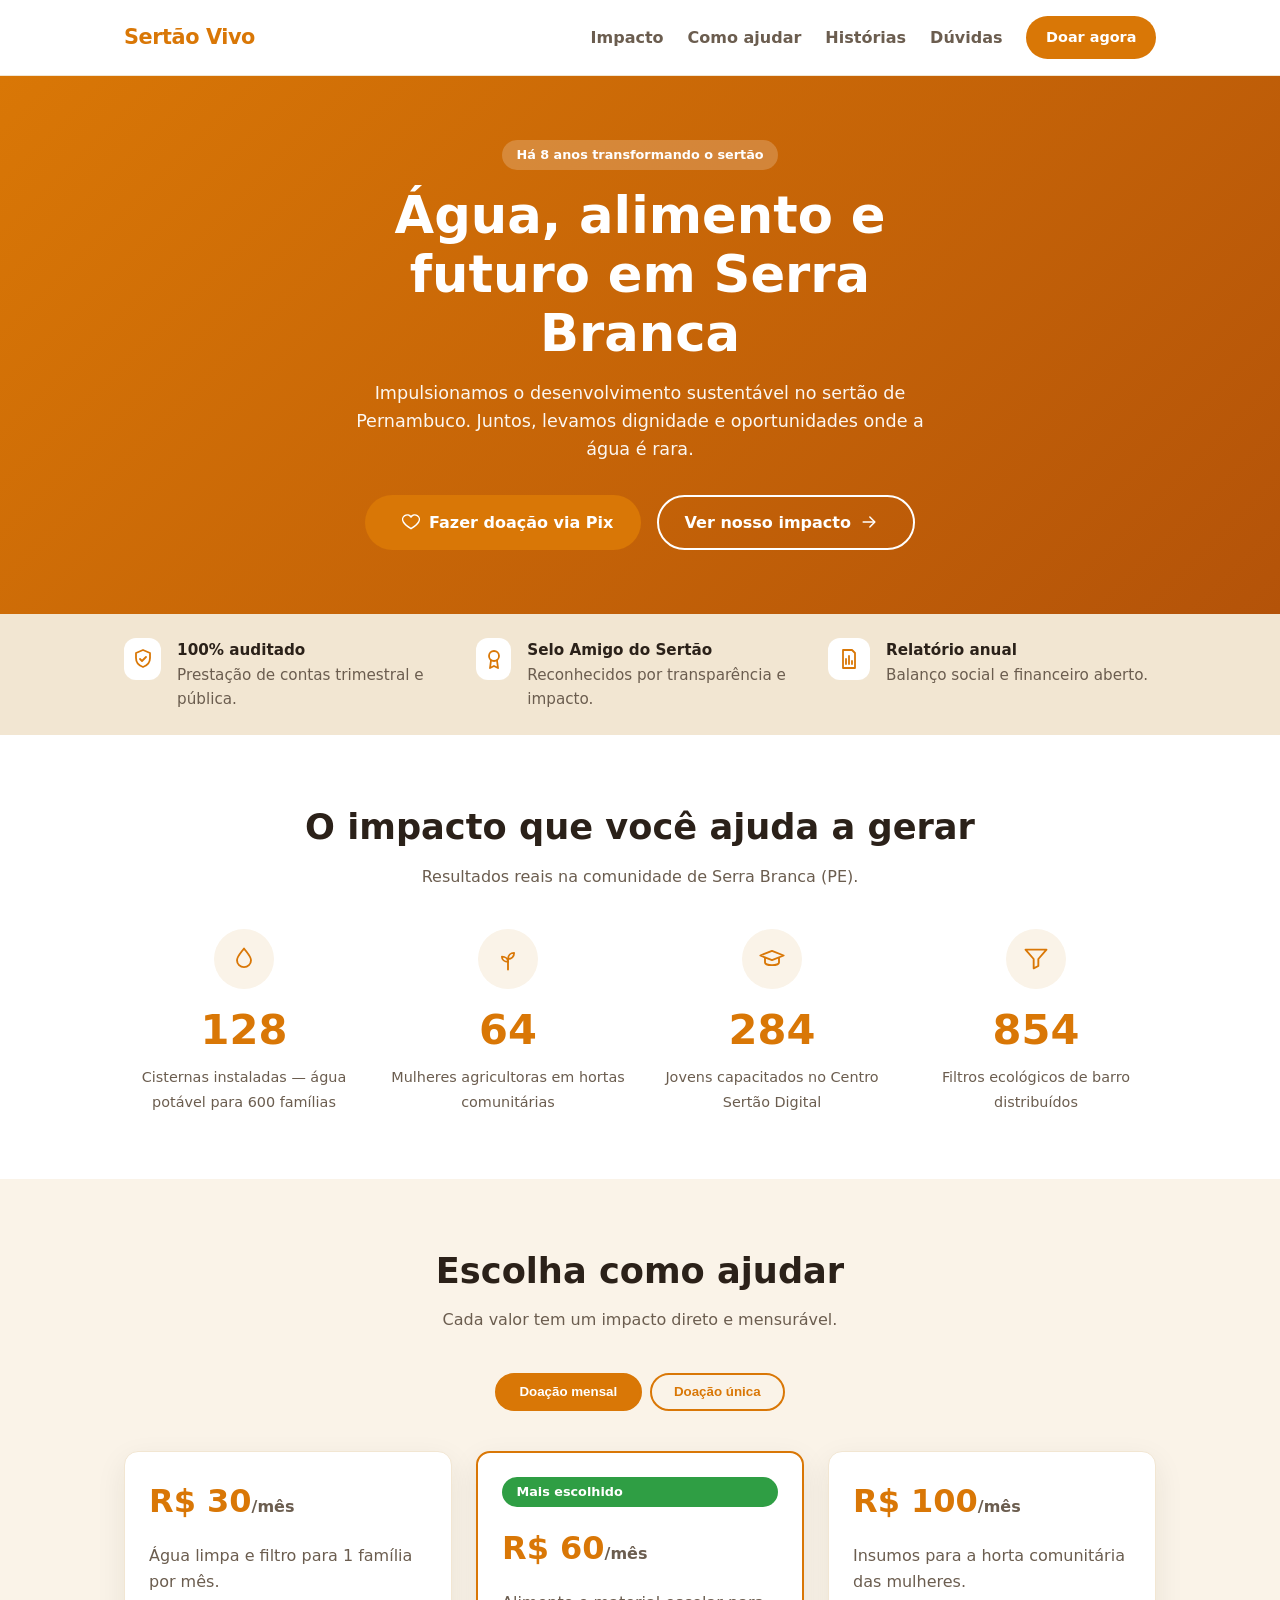
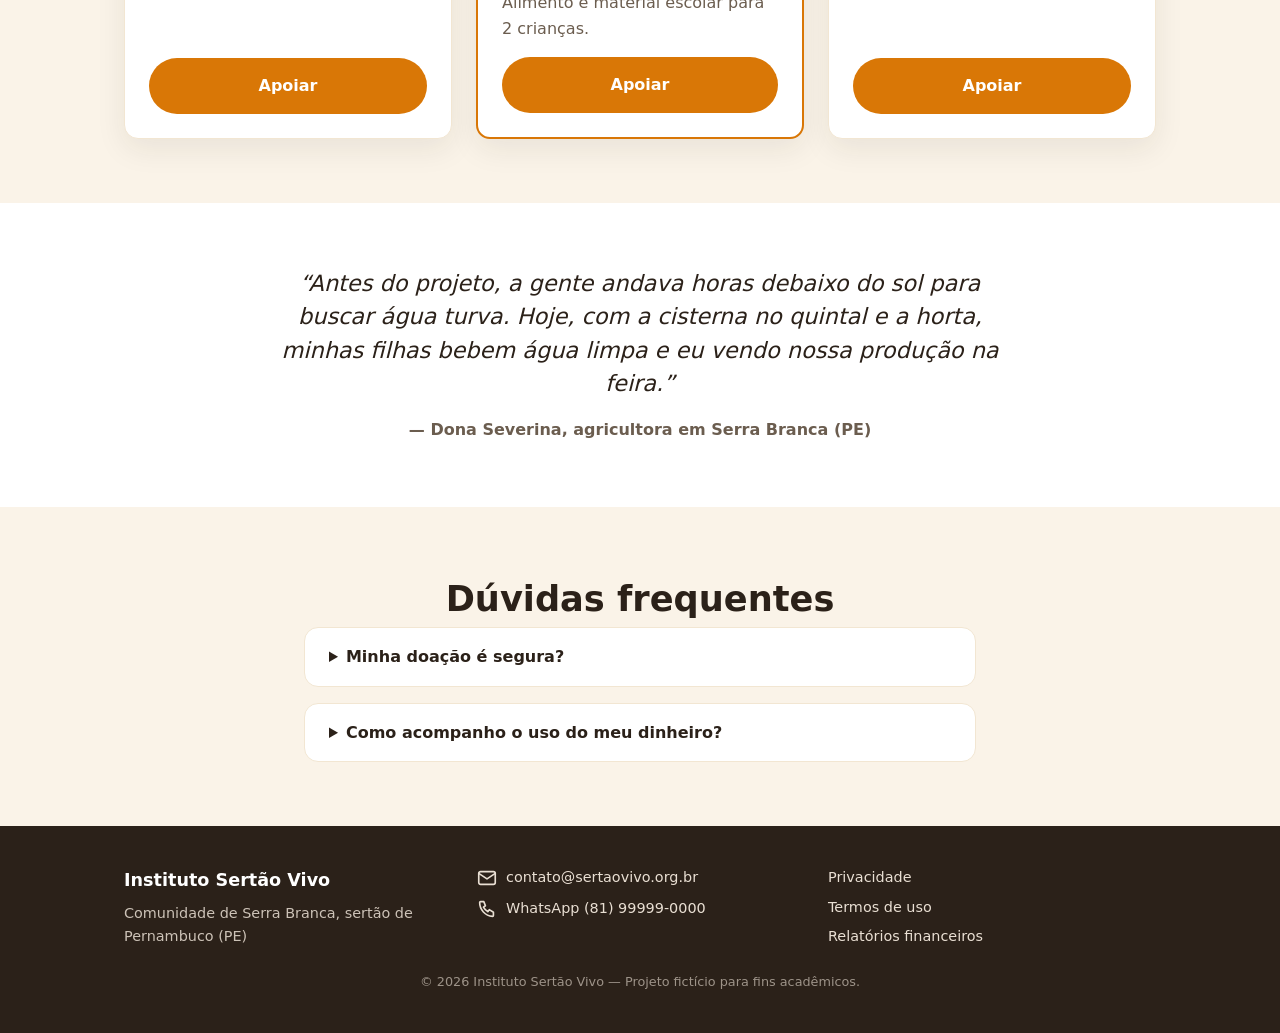
==== index.html @ 0d577ea7 "Iniciação do trabalho" ====
<!DOCTYPE html>
<html lang="pt-BR">
<head>
  <meta charset="UTF-8" />
  <meta name="viewport" content="width=device-width, initial-scale=1.0" />
  <title>Instituto Sertão Vivo — Água, alimento e futuro no sertão</title>

  <!--
    MODULARIZAÇÃO DO CSS:
    Um único arquivo (style.css) importa todos os módulos com @import.
    Cada parte da página tem seu próprio arquivo de estilo.
  -->
  <link rel="stylesheet" href="css/style.css" />
</head>
<body>

  <!-- ============ HEADER ============ -->
  <header class="header" id="topo">
    <div class="container header__inner">
      <a href="#topo" class="header__logo">
        Sertão Vivo
      </a>

      <button class="header__toggle" id="menuToggle" aria-label="Abrir menu">☰</button>

      <nav class="nav" id="nav">
        <a href="#impacto" class="nav__link">Impacto</a>
        <a href="#doar" class="nav__link">Como ajudar</a>
        <a href="#historia" class="nav__link">Histórias</a>
        <a href="#faq" class="nav__link">Dúvidas</a>
        <a href="#doar" class="btn btn--primary btn--sm">Doar agora</a>
      </nav>
    </div>
  </header>

  <!-- ============ HERO ============ -->
  <section class="hero">
    <div class="container hero__inner">
      <span class="badge badge--light">Há 8 anos transformando o sertão</span>
      <h1 class="hero__title">Água, alimento e futuro em Serra Branca</h1>
      <p class="hero__subtitle">
        Impulsionamos o desenvolvimento sustentável no sertão de Pernambuco.
        Juntos, levamos dignidade e oportunidades onde a água é rara.
      </p>
      <div class="hero__actions">
        <a href="#doar" class="btn btn--primary"><svg class="icon" viewBox="0 0 24 24"><path d="M12 20s-7-4.3-9.2-8.2A4.5 4.5 0 0 1 12 6a4.5 4.5 0 0 1 9.2 5.8C19 15.7 12 20 12 20z"/></svg>Fazer doação via Pix</a>
        <a href="#impacto" class="btn btn--ghost">Ver nosso impacto<svg class="icon" viewBox="0 0 24 24"><path d="M5 12h13"/><path d="M13 6l6 6-6 6"/></svg></a>
      </div>
    </div>
  </section>

  <!-- ============ PROVAS DE CONFIANÇA ============ -->
  <section class="trust">
    <div class="container trust__grid">
      <div class="trust__item"><span class="trust__icon"><svg class="icon" viewBox="0 0 24 24"><path d="M12 3l7 3v5c0 4.5-3 7.6-7 9-4-1.4-7-4.5-7-9V6l7-3z"/><path d="M9 12l2 2 4-4"/></svg></span><div><strong>100% auditado</strong> Prestação de contas trimestral e pública.</div></div>
      <div class="trust__item"><span class="trust__icon"><svg class="icon" viewBox="0 0 24 24"><circle cx="12" cy="9" r="5"/><path d="M9 13.5L8 21l4-2 4 2-1-7.5"/></svg></span><div><strong>Selo Amigo do Sertão</strong> Reconhecidos por transparência e impacto.</div></div>
      <div class="trust__item"><span class="trust__icon"><svg class="icon" viewBox="0 0 24 24"><path d="M6 3h9l3 3v15H6z"/><path d="M9 12v5M12 9v8M15 14v3"/></svg></span><div><strong>Relatório anual</strong> Balanço social e financeiro aberto.</div></div>
    </div>
  </section>

  <!-- ============ IMPACTO ============ -->
  <section class="section" id="impacto">
    <div class="container">
      <h2 class="section__title">O impacto que você ajuda a gerar</h2>
      <p class="section__lead">Resultados reais na comunidade de Serra Branca (PE).</p>

      <div class="stats">
        <article class="stat">
          <span class="stat__icon"><svg class="icon" viewBox="0 0 24 24"><path d="M12 3c3 4 6 7 6 10a6 6 0 0 1-12 0c0-3 3-6 6-10z"/></svg></span>
          <span class="stat__number" data-target="180">180</span>
          <span class="stat__label">Cisternas instaladas — água potável para 600 famílias</span>
        </article>
        <article class="stat">
          <span class="stat__icon"><svg class="icon" viewBox="0 0 24 24"><path d="M12 21v-9"/><path d="M12 12c0-3 2.2-5.2 5.2-5.2C17.2 9.8 15 12 12 12z"/><path d="M12 14.5C12 12 9.8 10 6.8 10 6.8 12.5 9 14.5 12 14.5z"/></svg></span>
          <span class="stat__number" data-target="90">90</span>
          <span class="stat__label">Mulheres agricultoras em hortas comunitárias</span>
        </article>
        <article class="stat">
          <span class="stat__icon"><svg class="icon" viewBox="0 0 24 24"><path d="M2 9l10-4 10 4-10 4L2 9z"/><path d="M6 11v4c0 1.3 2.7 2.3 6 2.3s6-1 6-2.3v-4"/></svg></span>
          <span class="stat__number" data-target="400">400</span>
          <span class="stat__label">Jovens capacitados no Centro Sertão Digital</span>
        </article>
        <article class="stat">
          <span class="stat__icon"><svg class="icon" viewBox="0 0 24 24"><path d="M3 4h18l-7 8v6l-4 2v-8L3 4z"/></svg></span>
          <span class="stat__number" data-target="1200">1.200</span>
          <span class="stat__label">Filtros ecológicos de barro distribuídos</span>
        </article>
      </div>
    </div>
  </section>

  <!-- ============ DOAÇÃO ============ -->
  <section class="section section--sand" id="doar">
    <div class="container">
      <h2 class="section__title">Escolha como ajudar</h2>
      <p class="section__lead">Cada valor tem um impacto direto e mensurável.</p>

      <div class="tabs" id="donationTabs">
        <button class="tabs__btn is-active" data-tab="mensal">Doação mensal</button>
        <button class="tabs__btn" data-tab="pontual">Doação única</button>
      </div>

      <!-- Painel: Mensal -->
      <div class="cards" data-panel="mensal">
        <article class="card">
          <span class="card__price">R$ 30<small>/mês</small></span>
          <p class="card__text">Água limpa e filtro para 1 família por mês.</p>
          <a href="#" class="btn btn--primary btn--block">Apoiar</a>
        </article>
        <article class="card card--featured">
          <span class="badge badge--accent">Mais escolhido</span>
          <span class="card__price">R$ 60<small>/mês</small></span>
          <p class="card__text">Alimento e material escolar para 2 crianças.</p>
          <a href="#" class="btn btn--primary btn--block">Apoiar</a>
        </article>
        <article class="card">
          <span class="card__price">R$ 100<small>/mês</small></span>
          <p class="card__text">Insumos para a horta comunitária das mulheres.</p>
          <a href="#" class="btn btn--primary btn--block">Apoiar</a>
        </article>
      </div>

      <!-- Painel: Pontual (oculto por padrão) -->
      <div class="cards is-hidden" data-panel="pontual">
        <article class="card">
          <span class="card__price">R$ 50</span>
          <p class="card__text">1 cesta básica da agricultura familiar local.</p>
          <a href="#" class="btn btn--primary btn--block">Doar</a>
        </article>
        <article class="card">
          <span class="card__price">R$ 250</span>
          <p class="card__text">Manutenção completa de uma cisterna comunitária.</p>
          <a href="#" class="btn btn--primary btn--block">Doar</a>
        </article>
        <article class="card">
          <span class="card__price">Outro</span>
          <p class="card__text">Escolha quanto deseja doar hoje.</p>
          <a href="#" class="btn btn--primary btn--block">Escolher valor</a>
        </article>
      </div>
    </div>
  </section>

  <!-- ============ HISTÓRIA / DEPOIMENTO ============ -->
  <section class="section" id="historia">
    <div class="container">
      <blockquote class="quote">
        <p class="quote__text">
          “Antes do projeto, a gente andava horas debaixo do sol para buscar água turva.
          Hoje, com a cisterna no quintal e a horta, minhas filhas bebem água limpa e
          eu vendo nossa produção na feira.”
        </p>
        <footer class="quote__author">— Dona Severina, agricultora em Serra Branca (PE)</footer>
      </blockquote>
    </div>
  </section>

  <!-- ============ FAQ ============ -->
  <section class="section section--sand" id="faq">
    <div class="container container--narrow">
      <h2 class="section__title">Dúvidas frequentes</h2>
      <div class="faq">
        <details class="faq__item">
          <summary class="faq__q">Minha doação é segura?</summary>
          <p class="faq__a">Sim. Usamos ambiente criptografado para cartão, boleto ou Pix.</p>
        </details>
        <details class="faq__item">
          <summary class="faq__q">Como acompanho o uso do meu dinheiro?</summary>
          <p class="faq__a">Enviamos relatórios mensais por e-mail com fotos, vídeos e prestação de contas.</p>
        </details>
      </div>
    </div>
  </section>

  <!-- ============ FOOTER ============ -->
  <footer class="footer">
    <div class="container footer__inner">
      <div>
        <strong class="footer__brand">Instituto Sertão Vivo</strong>
        <p class="footer__text">Comunidade de Serra Branca, sertão de Pernambuco (PE)</p>
      </div>
      <div class="footer__contact">
        <span class="footer__contact-item"><svg class="icon" viewBox="0 0 24 24"><rect x="3" y="5" width="18" height="14" rx="2"/><path d="M3 7l9 6 9-6"/></svg>contato@sertaovivo.org.br</span>
        <span class="footer__contact-item"><svg class="icon" viewBox="0 0 24 24"><path d="M5 4h3.5l1.8 4.5-2.2 1.4a12 12 0 0 0 5 5l1.4-2.2L19 15.5V19a1 1 0 0 1-1 1A15 15 0 0 1 4 5a1 1 0 0 1 1-1z"/></svg>WhatsApp (81) 99999-0000</span>
      </div>
      <nav class="footer__links">
        <a href="#">Privacidade</a>
        <a href="#">Termos de uso</a>
        <a href="#">Relatórios financeiros</a>
      </nav>
    </div>
    <p class="footer__copy">© 2026 Instituto Sertão Vivo — Projeto fictício para fins acadêmicos.</p>
  </footer>

  <!-- MODULARIZAÇÃO DO JS: cada módulo em seu arquivo; main.js orquestra.
       Scripts clássicos funcionam até abrindo o arquivo direto (file://). -->
  <script src="js/modules/menu.js"></script>
  <script src="js/modules/counter.js"></script>
  <script src="js/modules/donation.js"></script>
  <script src="js/main.js"></script>
</body>
</html>
---- css/style.css ----
/* =========================================================
   style.css  —  ARQUIVO PRINCIPAL (orquestrador)
   Não escreve estilos: só importa os módulos na ordem certa.
   Isto é MODULARIZAR o CSS: dividir em partes pequenas,
   independentes e reutilizáveis em vez de um arquivo gigante.
   ========================================================= */

@import "variables.css";   /* 1. Design tokens (cores, fontes, espaços) */
@import "base.css";        /* 2. Reset + tipografia base                */
@import "components.css";  /* 3. Componentes reutilizáveis (btn, card)  */
@import "icons.css";       /* 3.1 Ícones SVG                            */
@import "header.css";      /* 4. Cabeçalho e navegação                  */
@import "hero.css";        /* 5. Seção de destaque                      */
@import "sections.css";    /* 6. Seções de conteúdo                     */
@import "footer.css";      /* 7. Rodapé                                 */
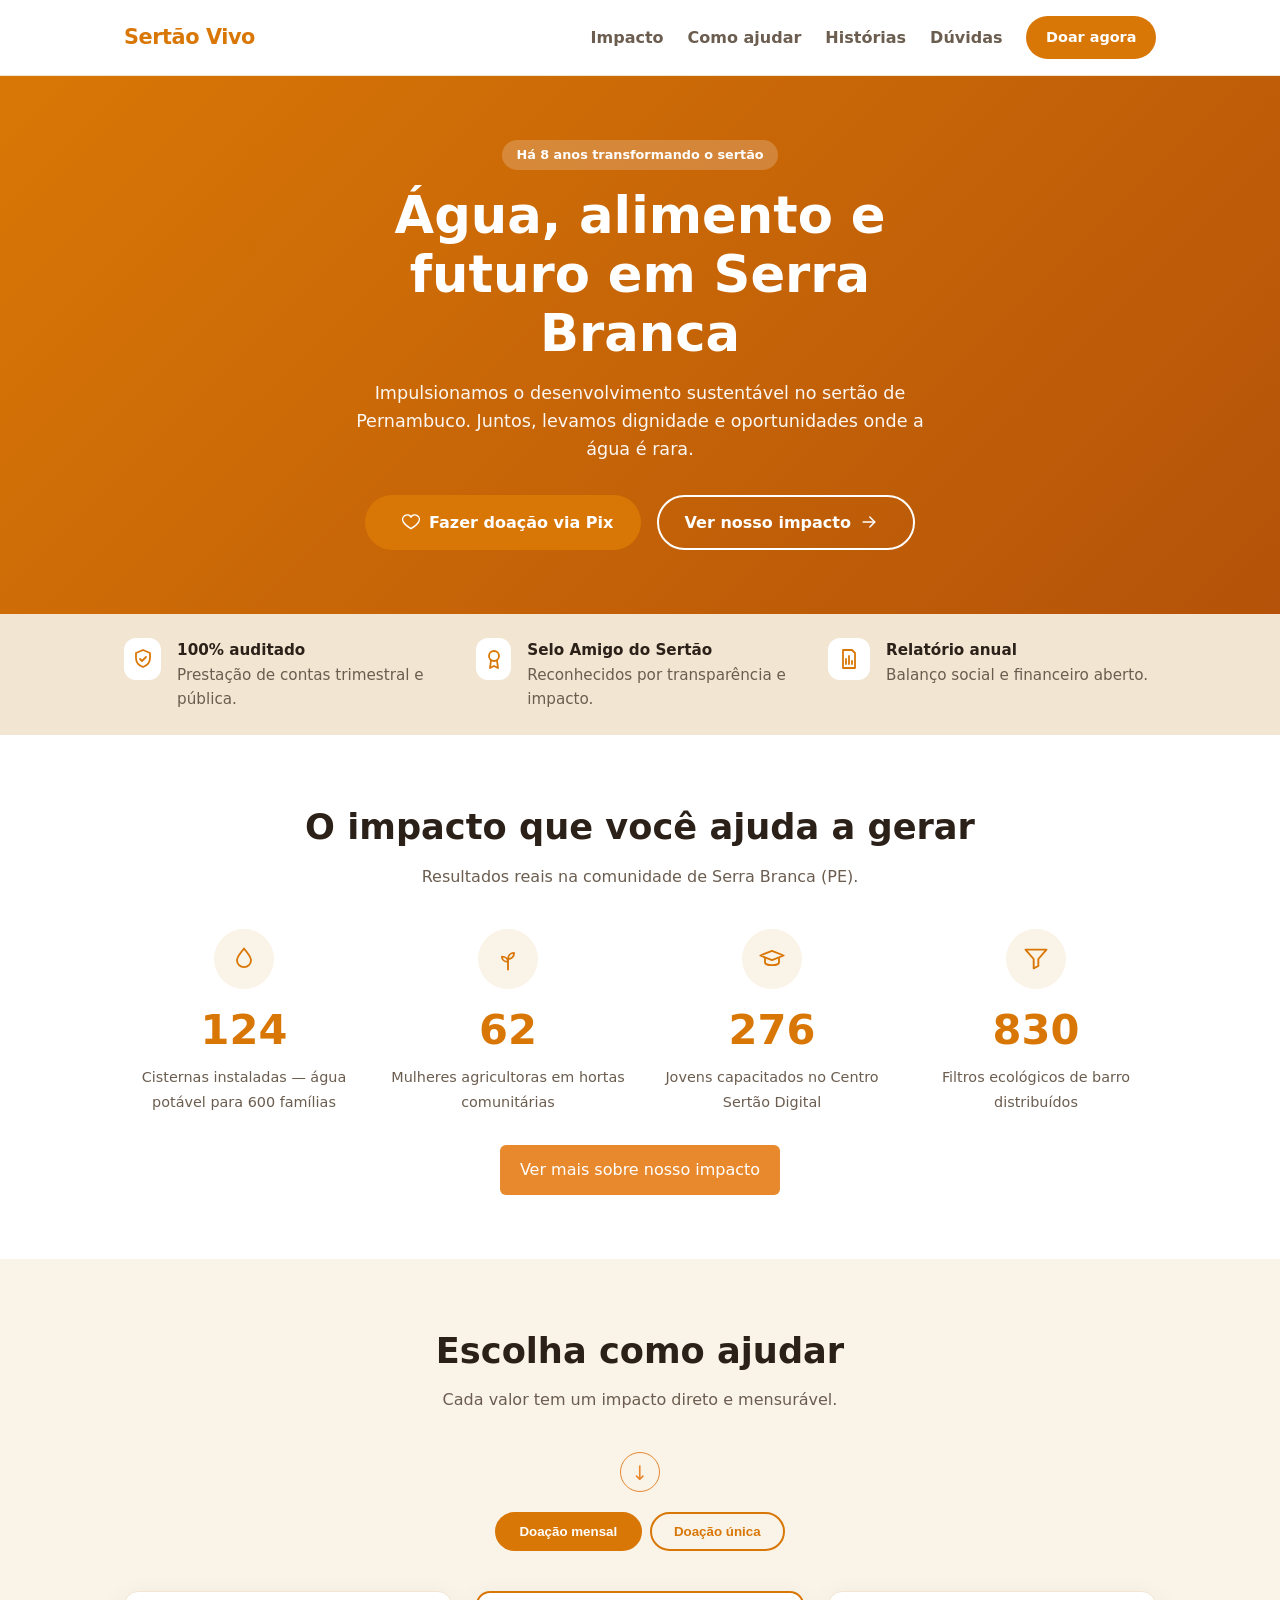
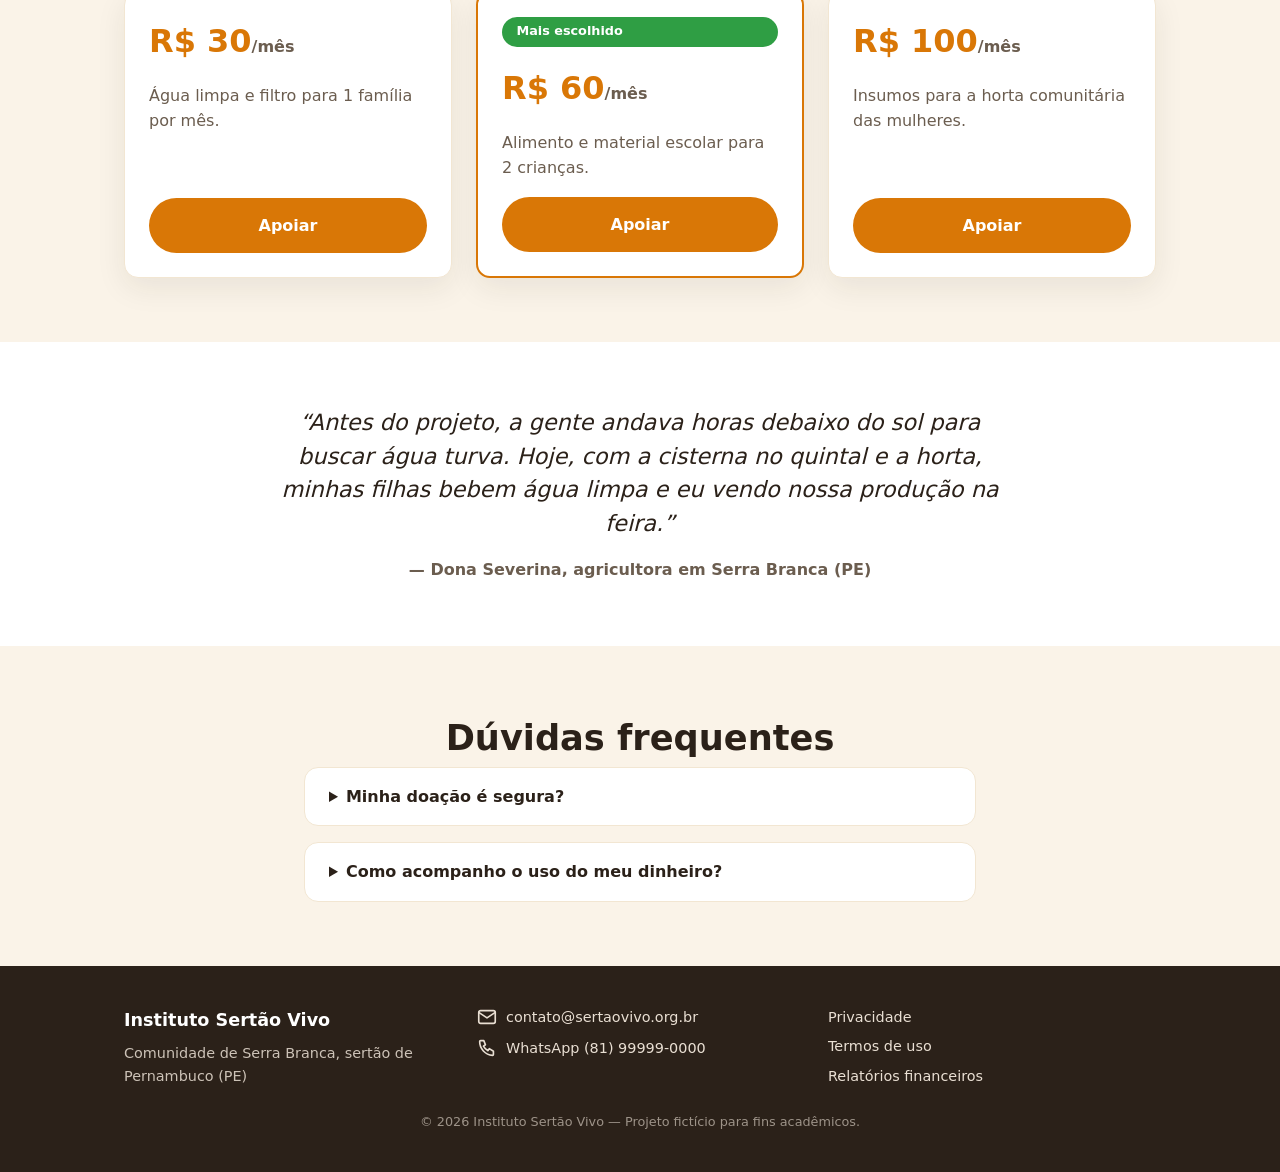
==== commit f23b8696: "Adiciona pagina de impacto e melhorias na doacao" ====
--- a/index.html
+++ b/index.html
@@ -86,6 +86,11 @@
           <span class="stat__label">Filtros ecológicos de barro distribuídos</span>
         </article>
       </div>
+
+      <!-- Botão para ver mais detalhes do impacto -->
+      <a class="botao-impacto"href="impacto.html">
+        Ver mais sobre nosso impacto
+</a>
     </div>
   </section>
 
@@ -94,6 +99,18 @@
     <div class="container">
       <h2 class="section__title">Escolha como ajudar</h2>
       <p class="section__lead">Cada valor tem um impacto direto e mensurável.</p>
+
+      <details class="doacao-info">
+
+    <summary>↓</summary>
+
+    <p>
+        As doações ajudam a manter os projetos do Instituto Sertão Vivo,
+        contribuindo para ações voltadas ao acesso à água, hortas comunitárias
+        e desenvolvimento da comunidade. Com sua ajuda podemos continuar transformando vidas e promovendo um futuro mais sustentável para todos.
+    </p>
+
+</details>
 
       <div class="tabs" id="donationTabs">
         <button class="tabs__btn is-active" data-tab="mensal">Doação mensal</button>
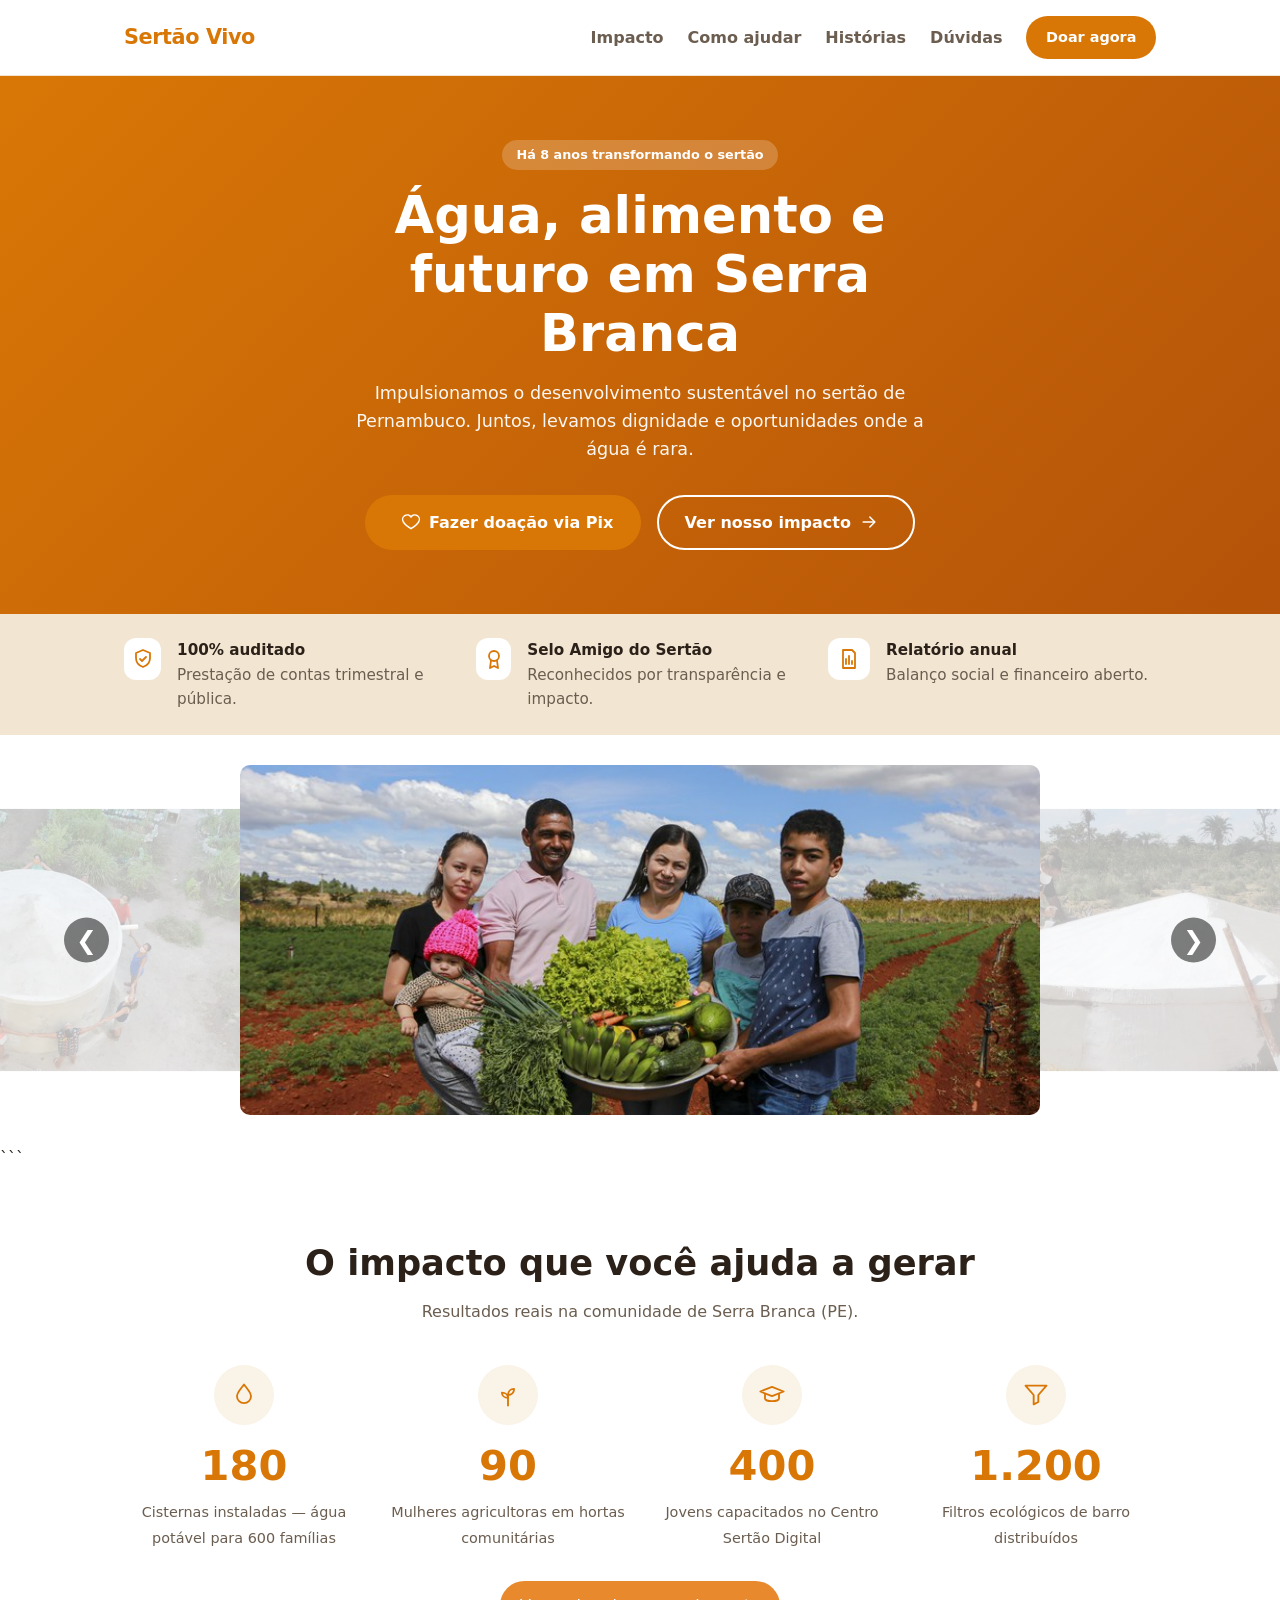
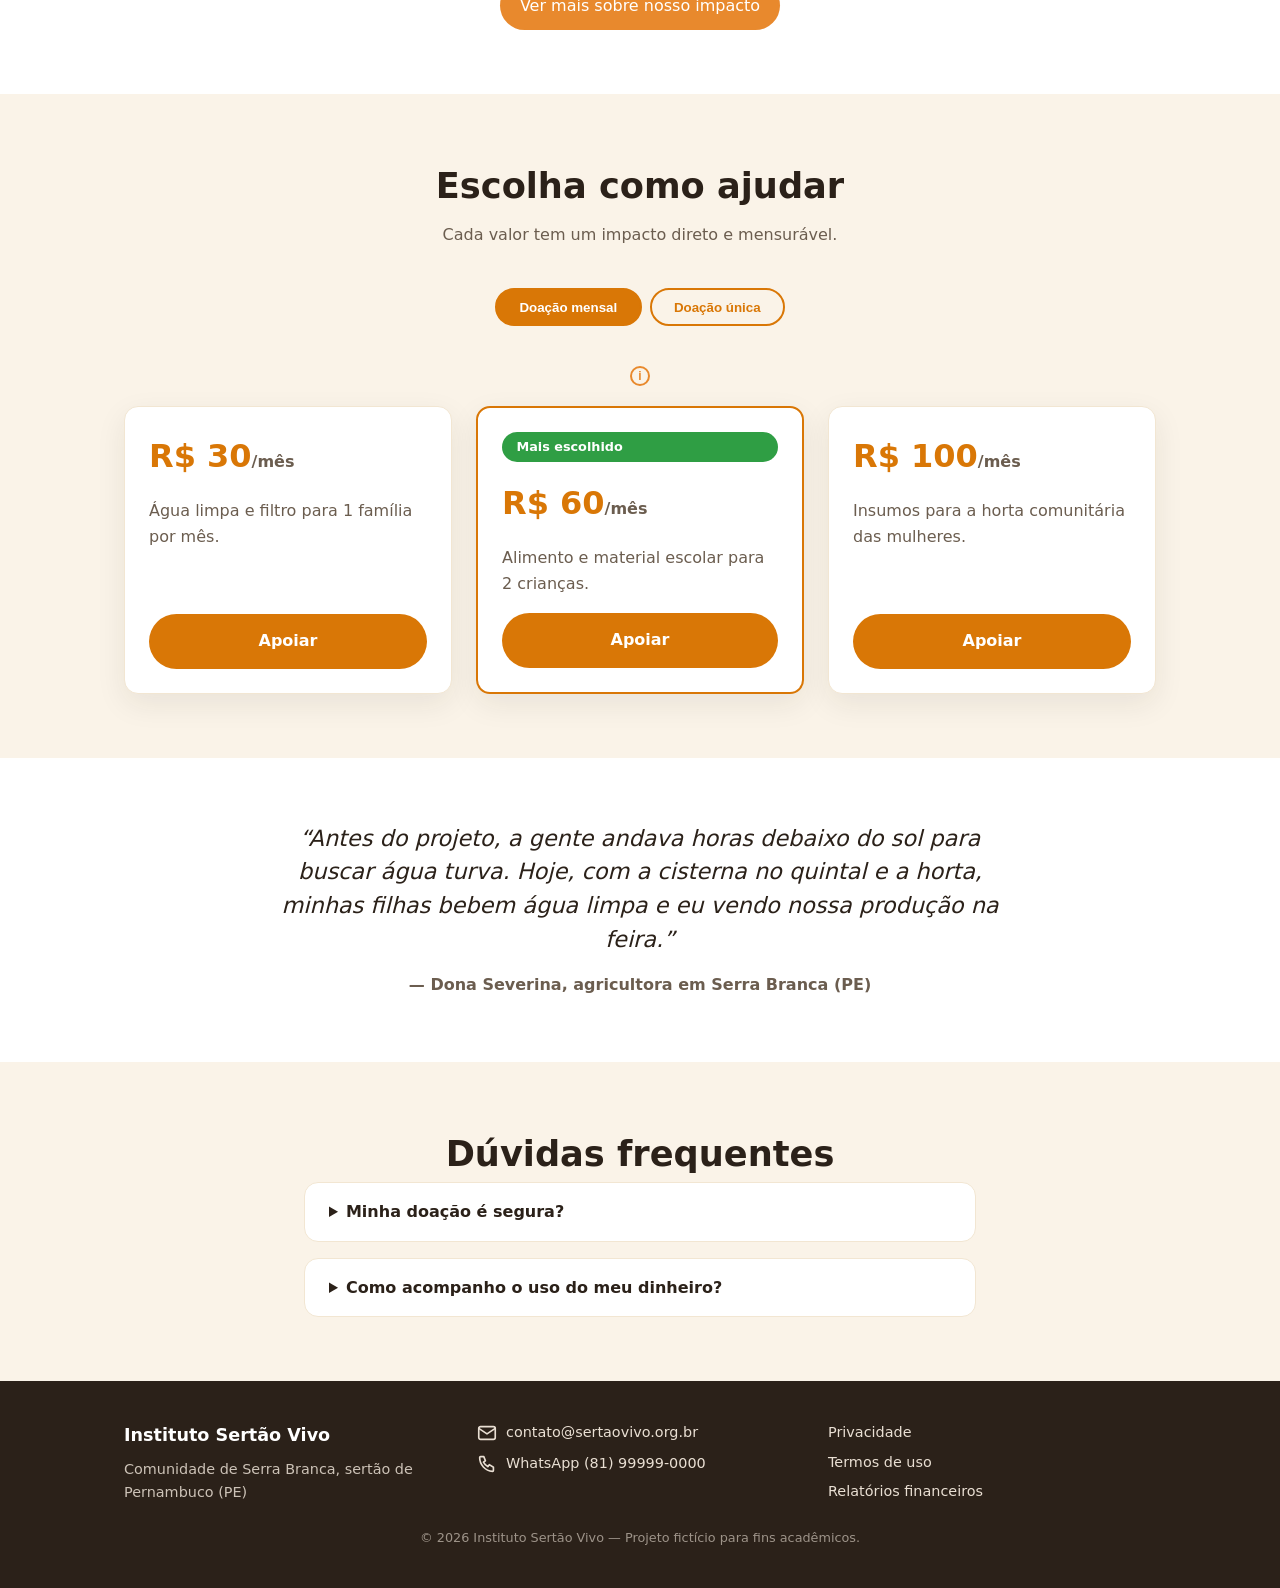
==== commit abdc4a65: "Adiciona carrossel de imagens" ====
--- a/index.html
+++ b/index.html
@@ -58,6 +58,23 @@
     </div>
   </section>
 
+<!-- ============ IMAGENS ============ -->
+<div class="carrossel">
+    <button class="carrossel-seta esquerda">&#10094;</button>
+
+    <div class="carrossel-container">
+        <img class="carrossel-img" src="img/Serra.jpg" alt="Aqui estão alguns lugares que receberam este benefício!">
+        <img class="carrossel-img" src="img/cisterna.jpg" alt="Aqui estão alguns lugares que receberam este benefício!">
+        <img class="carrossel-img" src="img/hortas.jpg" alt="Aqui estão alguns lugares que receberam este benefício!">
+        <img class="carrossel-img" src="img/agricultura.webp" alt="Aqui estão alguns lugares que receberam este benefício!">
+        <img class="carrossel-img" src="img/cisterna e horta.webp" alt="Aqui estão alguns lugares que receberam este benefício!">
+    </div>
+
+    <button class="carrossel-seta direita">&#10095;</button>
+</div>
+```
+
+
   <!-- ============ IMPACTO ============ -->
   <section class="section" id="impacto">
     <div class="container">
@@ -100,22 +117,23 @@
       <h2 class="section__title">Escolha como ajudar</h2>
       <p class="section__lead">Cada valor tem um impacto direto e mensurável.</p>
 
-      <details class="doacao-info">
-
-    <summary>↓</summary>
-
-    <p>
-        As doações ajudam a manter os projetos do Instituto Sertão Vivo,
-        contribuindo para ações voltadas ao acesso à água, hortas comunitárias
-        e desenvolvimento da comunidade. Com sua ajuda podemos continuar transformando vidas e promovendo um futuro mais sustentável para todos.
-    </p>
-
-</details>
-
       <div class="tabs" id="donationTabs">
         <button class="tabs__btn is-active" data-tab="mensal">Doação mensal</button>
         <button class="tabs__btn" data-tab="pontual">Doação única</button>
       </div>
+
+      <div class="doacao-info">
+
+    <span class="info-icon">i</span>
+
+    <div class="info-tooltip">
+        As doações ajudam a manter os projetos do Instituto Sertão Vivo,
+        contribuindo para ações voltadas ao acesso à água, hortas comunitárias
+        e desenvolvimento da comunidade. Com sua ajuda podemos continuar
+        transformando vidas e promovendo um futuro mais sustentável para todos.
+    </div>
+
+</div>
 
       <!-- Painel: Mensal -->
       <div class="cards" data-panel="mensal">
@@ -215,5 +233,6 @@
   <script src="js/modules/counter.js"></script>
   <script src="js/modules/donation.js"></script>
   <script src="js/main.js"></script>
+  <script src="js/imagens.js"></script>
 </body>
 </html>
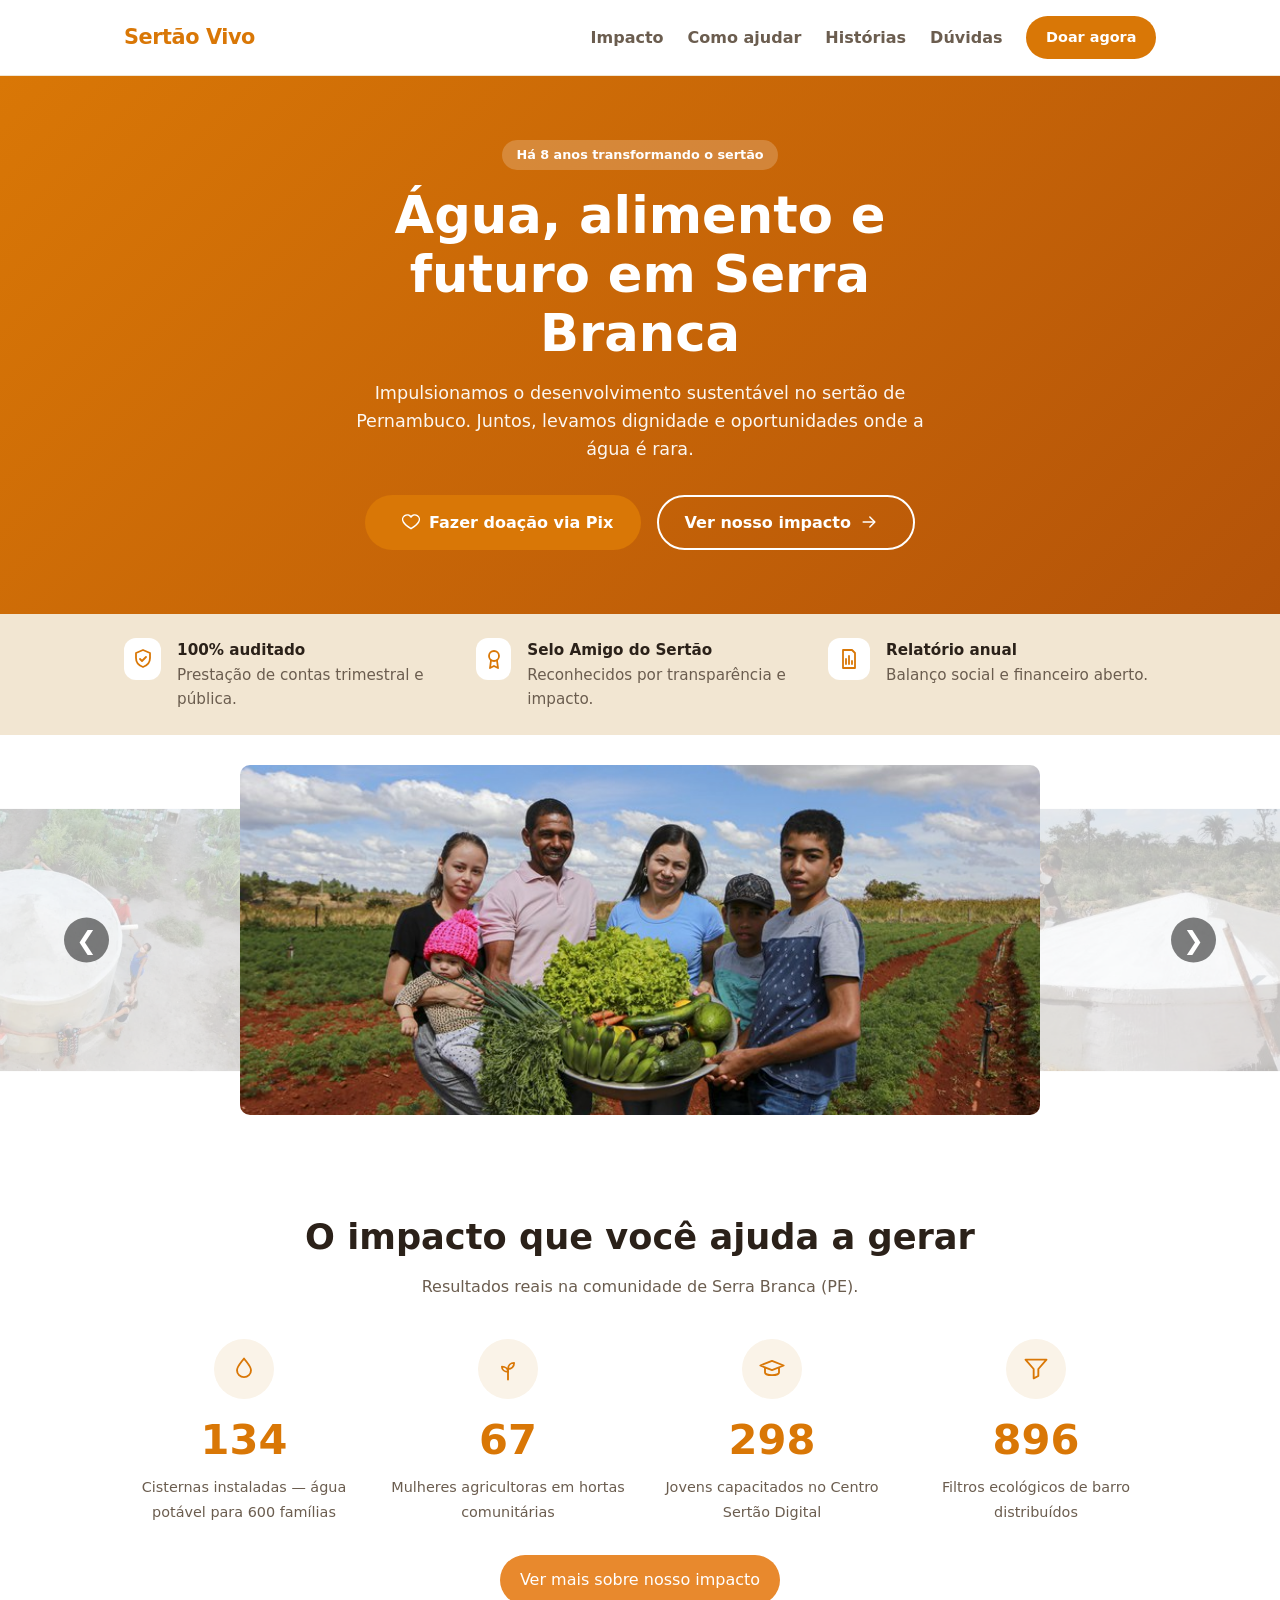
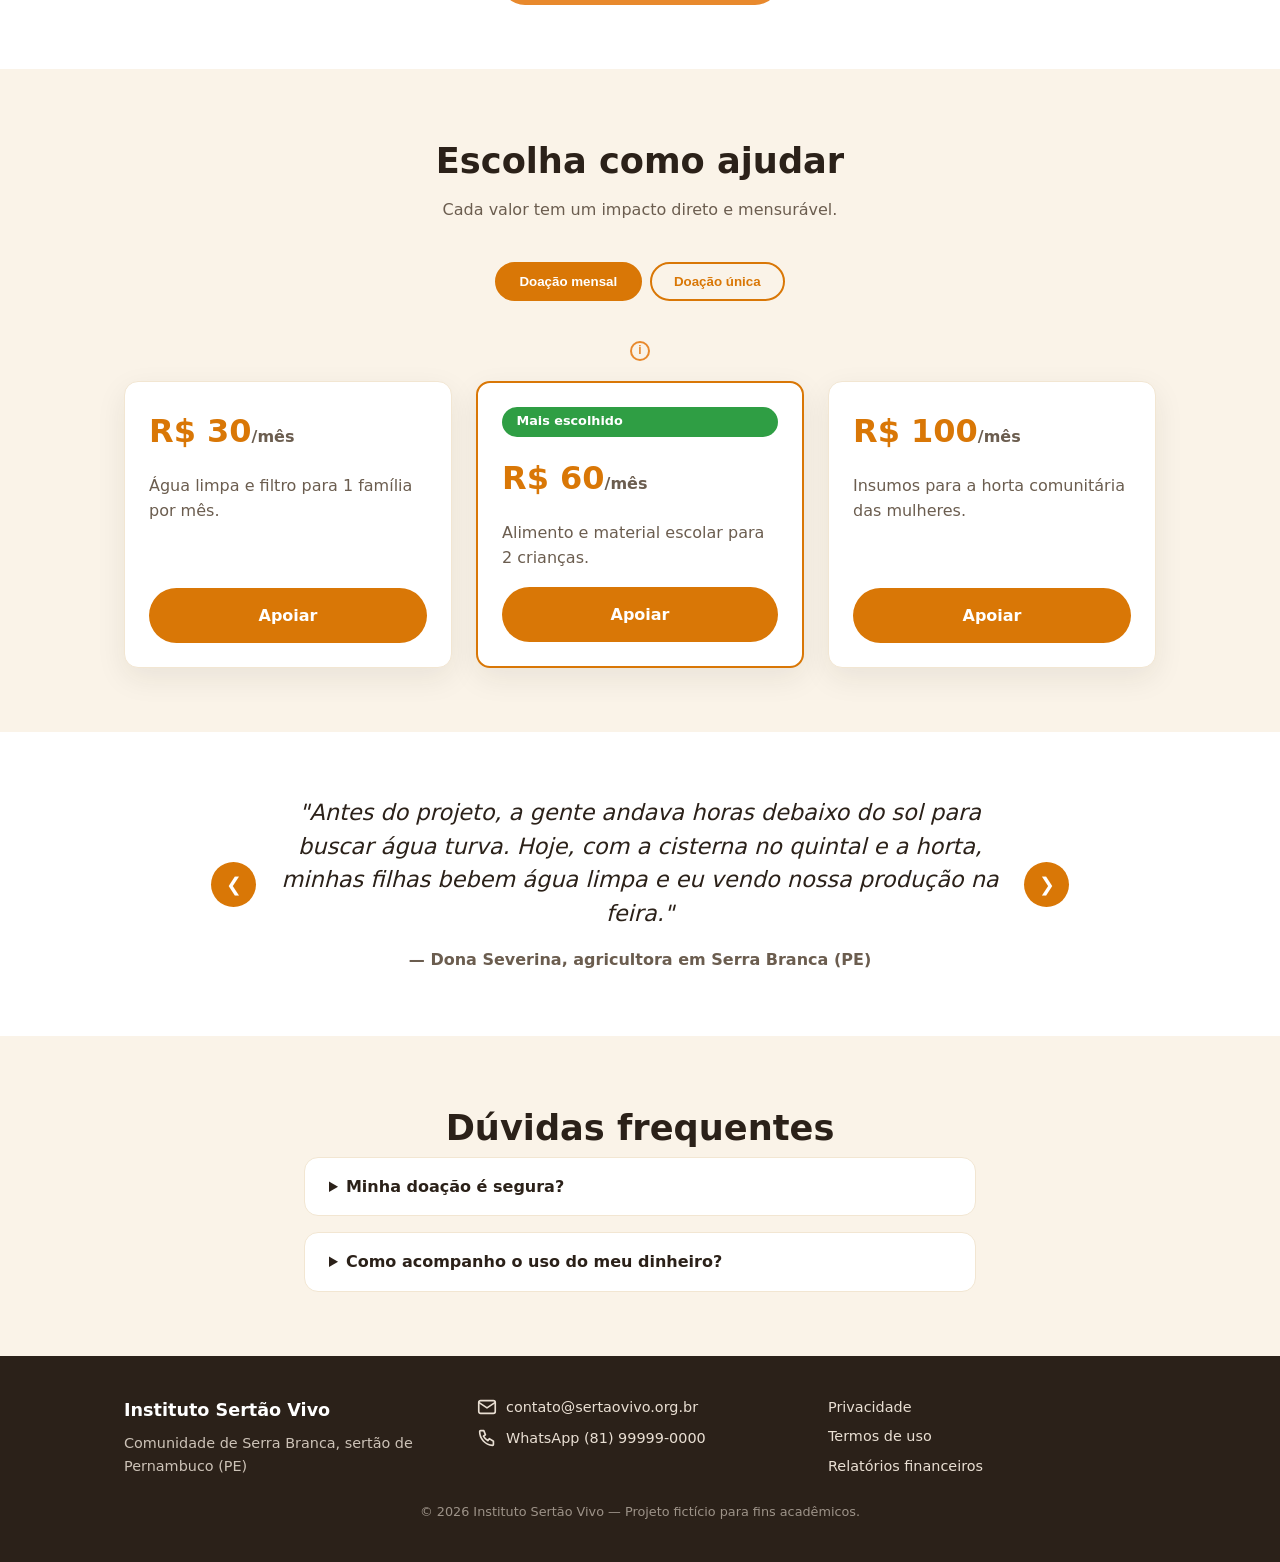
==== commit 707d4587: "seção de depoimentos" ====
--- a/index.html
+++ b/index.html
@@ -72,8 +72,6 @@
 
     <button class="carrossel-seta direita">&#10095;</button>
 </div>
-```
-
 
   <!-- ============ IMPACTO ============ -->
   <section class="section" id="impacto">
@@ -177,7 +175,7 @@
   </section>
 
   <!-- ============ HISTÓRIA / DEPOIMENTO ============ -->
-  <section class="section" id="historia">
+  <!-- <section class="section" id="historia">
     <div class="container">
       <blockquote class="quote">
         <p class="quote__text">
@@ -188,7 +186,19 @@
         <footer class="quote__author">— Dona Severina, agricultora em Serra Branca (PE)</footer>
       </blockquote>
     </div>
-  </section>
+  </section> -->
+  <section class="depoimentos" id="historia">
+    <button class="seta esquerda" id="btnAnterior" aria-label="Depoimento anterior">
+        &#10094;
+    </button>
+    <div class="depoimento">
+        <p id="fala"></p>
+        <h4 id="autor"></h4>
+    </div>
+    <button class="seta direita" id="btnProximo" aria-label="Próximo depoimento">
+        &#10095;
+    </button>
+</section>
 
   <!-- ============ FAQ ============ -->
   <section class="section section--sand" id="faq">
@@ -232,6 +242,7 @@
   <script src="js/modules/menu.js"></script>
   <script src="js/modules/counter.js"></script>
   <script src="js/modules/donation.js"></script>
+  <script src="js/modules/message.js"></script>
   <script src="js/main.js"></script>
   <script src="js/imagens.js"></script>
 </body>
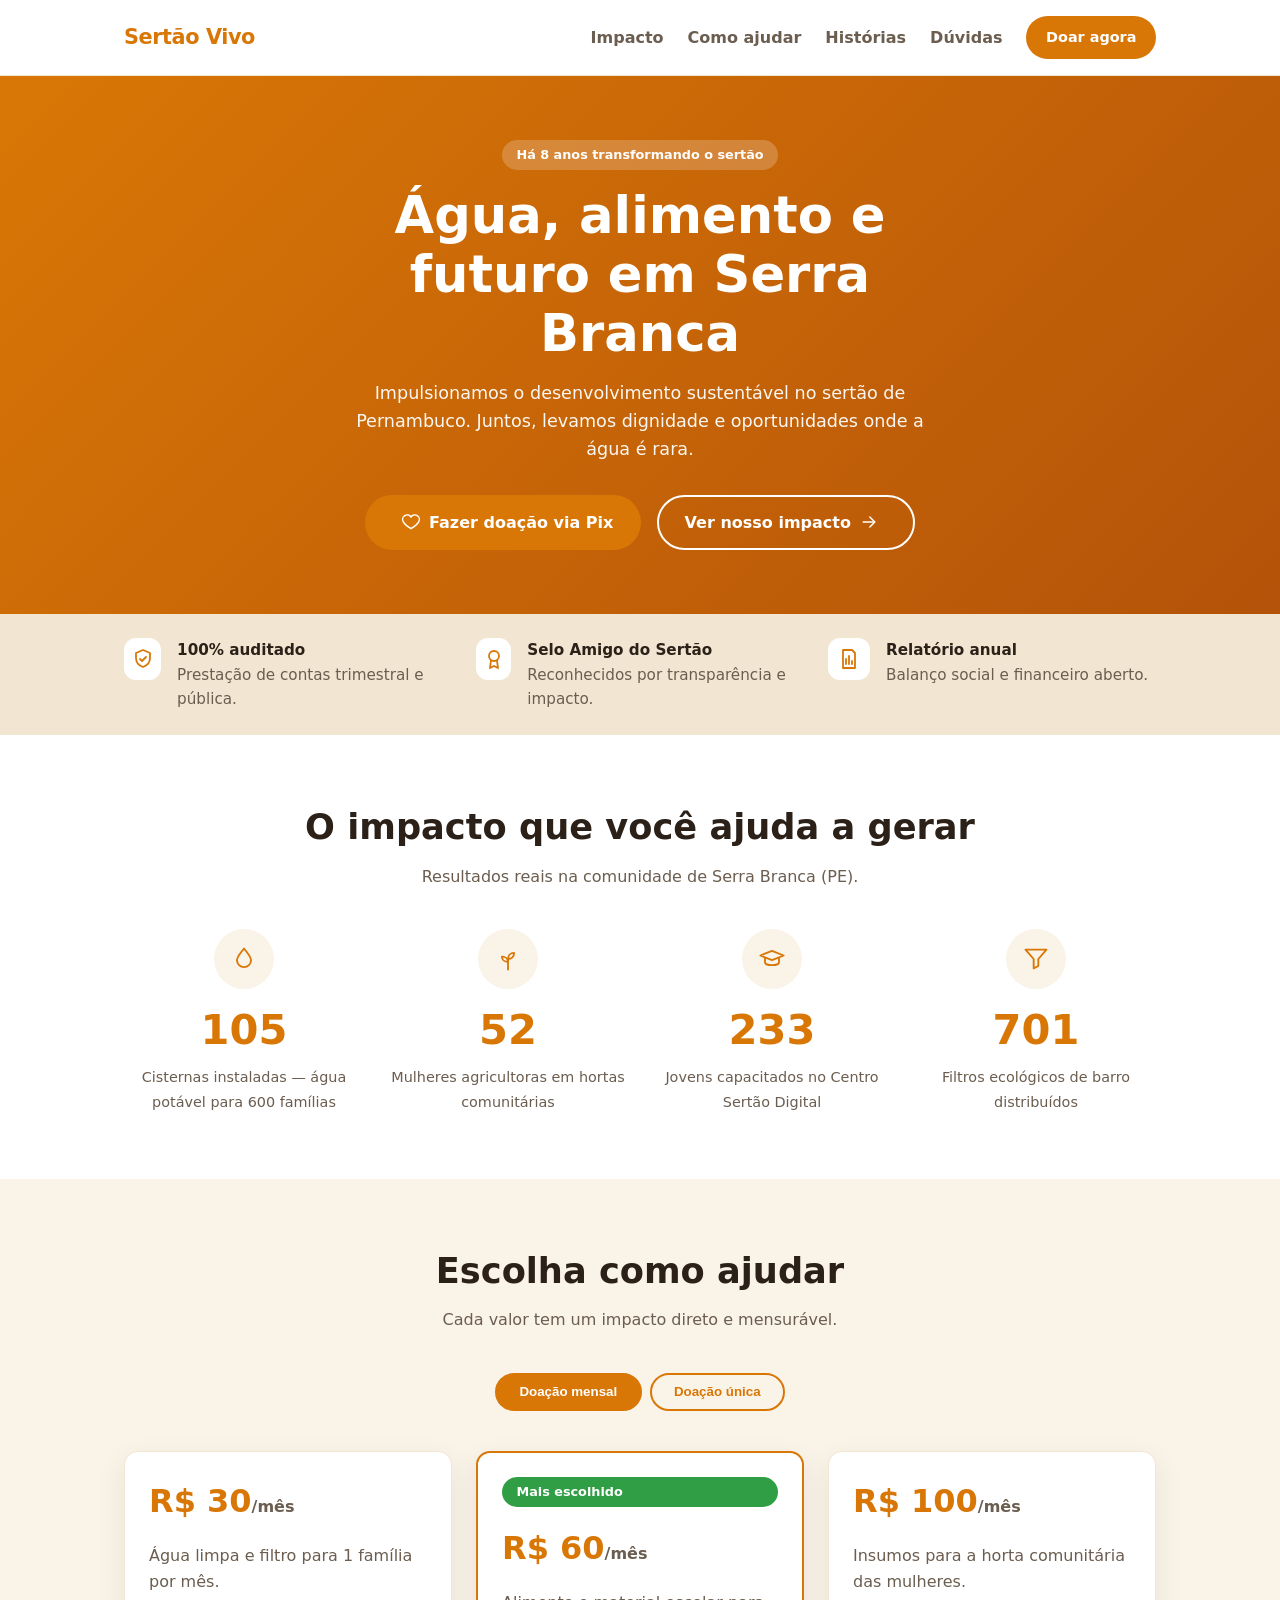
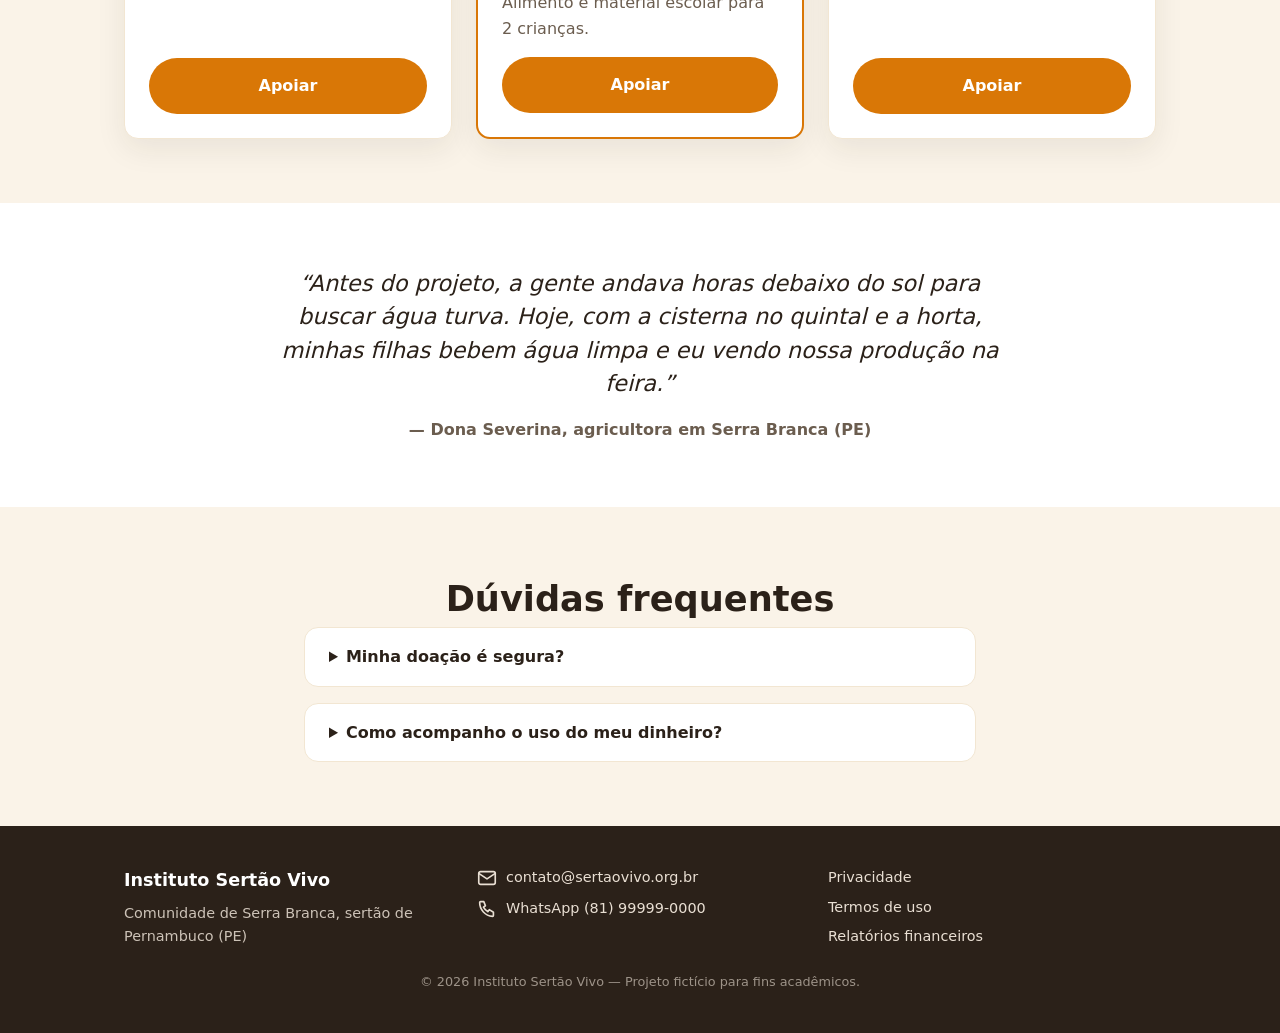
==== commit 97c289bd: "Enhance SEO and social media metadata in index.html Added meta tags for SEO and social media sharing" ====
--- a/index.html
+++ b/index.html
@@ -4,6 +4,30 @@
   <meta charset="UTF-8" />
   <meta name="viewport" content="width=device-width, initial-scale=1.0" />
   <title>Instituto Sertão Vivo — Água, alimento e futuro no sertão</title>
+
+  <!-- ============ INÍCIO DO TÓPICO 3: SEO E REDES SOCIAIS (FICTÍCIO) ============ -->
+  <!-- Meta tags descritivas para SEO -->
+  <meta name="description" content="Instituto Sertão Vivo: Há 8 anos transformando o sertão de Pernambuco através de água potável, hortas comunitárias e educação digital em Serra Branca." />
+  <meta name="keywords" content="ong, sertão, pernambuco, doação, água, sustentabilidade, serra branca, instituto sertão vivo" />
+  <meta name="author" content="Instituto Sertão Vivo" />
+
+  <!-- Favicon para a aba do navegador -->
+  <link rel="icon" type="image/png" href="images/favicon-ficticio.png" />
+
+  <!-- Open Graph (Facebook, LinkedIn, WhatsApp) -->
+  <meta property="og:title" content="Instituto Sertão Vivo — Água, alimento e futuro no sertão" />
+  <meta property="og:description" content="Impulsionamos o desenvolvimento sustentável em Serra Branca (PE). Juntos, levamos dignidade onde a água é rara." />
+  <meta property="og:type" content="website" />
+  <meta property="og:url" content="https://www.sertaovivo-ficticio.org.br" />
+  <meta property="og:image" content="https://www.sertaovivo-ficticio.org.br/images/compartilhamento-social.jpg" />
+  <meta property="og:locale" content="pt_BR" />
+
+  <!-- Twitter Cards (Twitter / X) -->
+  <meta name="twitter:card" content="summary_large_image" />
+  <meta name="twitter:title" content="Instituto Sertão Vivo — Água, alimento e futuro no sertão" />
+  <meta name="twitter:description" content="Conheça nosso impacto em Serra Branca (PE) e ajude a transformar vidas no sertão." />
+  <meta name="twitter:image" content="https://www.sertaovivo-ficticio.org.br" />
+  <!-- ============ FIM DO TÓPICO 3 ============ -->
 
   <!--
     MODULARIZAÇÃO DO CSS:
@@ -58,21 +82,6 @@
     </div>
   </section>
 
-<!-- ============ IMAGENS ============ -->
-<div class="carrossel">
-    <button class="carrossel-seta esquerda">&#10094;</button>
-
-    <div class="carrossel-container">
-        <img class="carrossel-img" src="img/Serra.jpg" alt="Aqui estão alguns lugares que receberam este benefício!">
-        <img class="carrossel-img" src="img/cisterna.jpg" alt="Aqui estão alguns lugares que receberam este benefício!">
-        <img class="carrossel-img" src="img/hortas.jpg" alt="Aqui estão alguns lugares que receberam este benefício!">
-        <img class="carrossel-img" src="img/agricultura.webp" alt="Aqui estão alguns lugares que receberam este benefício!">
-        <img class="carrossel-img" src="img/cisterna e horta.webp" alt="Aqui estão alguns lugares que receberam este benefício!">
-    </div>
-
-    <button class="carrossel-seta direita">&#10095;</button>
-</div>
-
   <!-- ============ IMPACTO ============ -->
   <section class="section" id="impacto">
     <div class="container">
@@ -101,11 +110,6 @@
           <span class="stat__label">Filtros ecológicos de barro distribuídos</span>
         </article>
       </div>
-
-      <!-- Botão para ver mais detalhes do impacto -->
-      <a class="botao-impacto"href="impacto.html">
-        Ver mais sobre nosso impacto
-</a>
     </div>
   </section>
 
@@ -120,19 +124,6 @@
         <button class="tabs__btn" data-tab="pontual">Doação única</button>
       </div>
 
-      <div class="doacao-info">
-
-    <span class="info-icon">i</span>
-
-    <div class="info-tooltip">
-        As doações ajudam a manter os projetos do Instituto Sertão Vivo,
-        contribuindo para ações voltadas ao acesso à água, hortas comunitárias
-        e desenvolvimento da comunidade. Com sua ajuda podemos continuar
-        transformando vidas e promovendo um futuro mais sustentável para todos.
-    </div>
-
-</div>
-
       <!-- Painel: Mensal -->
       <div class="cards" data-panel="mensal">
         <article class="card">
@@ -175,7 +166,7 @@
   </section>
 
   <!-- ============ HISTÓRIA / DEPOIMENTO ============ -->
-  <!-- <section class="section" id="historia">
+  <section class="section" id="historia">
     <div class="container">
       <blockquote class="quote">
         <p class="quote__text">
@@ -186,19 +177,7 @@
         <footer class="quote__author">— Dona Severina, agricultora em Serra Branca (PE)</footer>
       </blockquote>
     </div>
-  </section> -->
-  <section class="depoimentos" id="historia">
-    <button class="seta esquerda" id="btnAnterior" aria-label="Depoimento anterior">
-        &#10094;
-    </button>
-    <div class="depoimento">
-        <p id="fala"></p>
-        <h4 id="autor"></h4>
-    </div>
-    <button class="seta direita" id="btnProximo" aria-label="Próximo depoimento">
-        &#10095;
-    </button>
-</section>
+  </section>
 
   <!-- ============ FAQ ============ -->
   <section class="section section--sand" id="faq">
@@ -238,12 +217,10 @@
   </footer>
 
   <!-- MODULARIZAÇÃO DO JS: cada módulo em seu arquivo; main.js orquestra.
-       Scripts clássicos funcionam até abrindo o arquivo direto (file://). -->
+        Scripts clássicos funcionam até abrindo o arquivo direto (file://). -->
   <script src="js/modules/menu.js"></script>
   <script src="js/modules/counter.js"></script>
   <script src="js/modules/donation.js"></script>
-  <script src="js/modules/message.js"></script>
   <script src="js/main.js"></script>
-  <script src="js/imagens.js"></script>
 </body>
 </html>
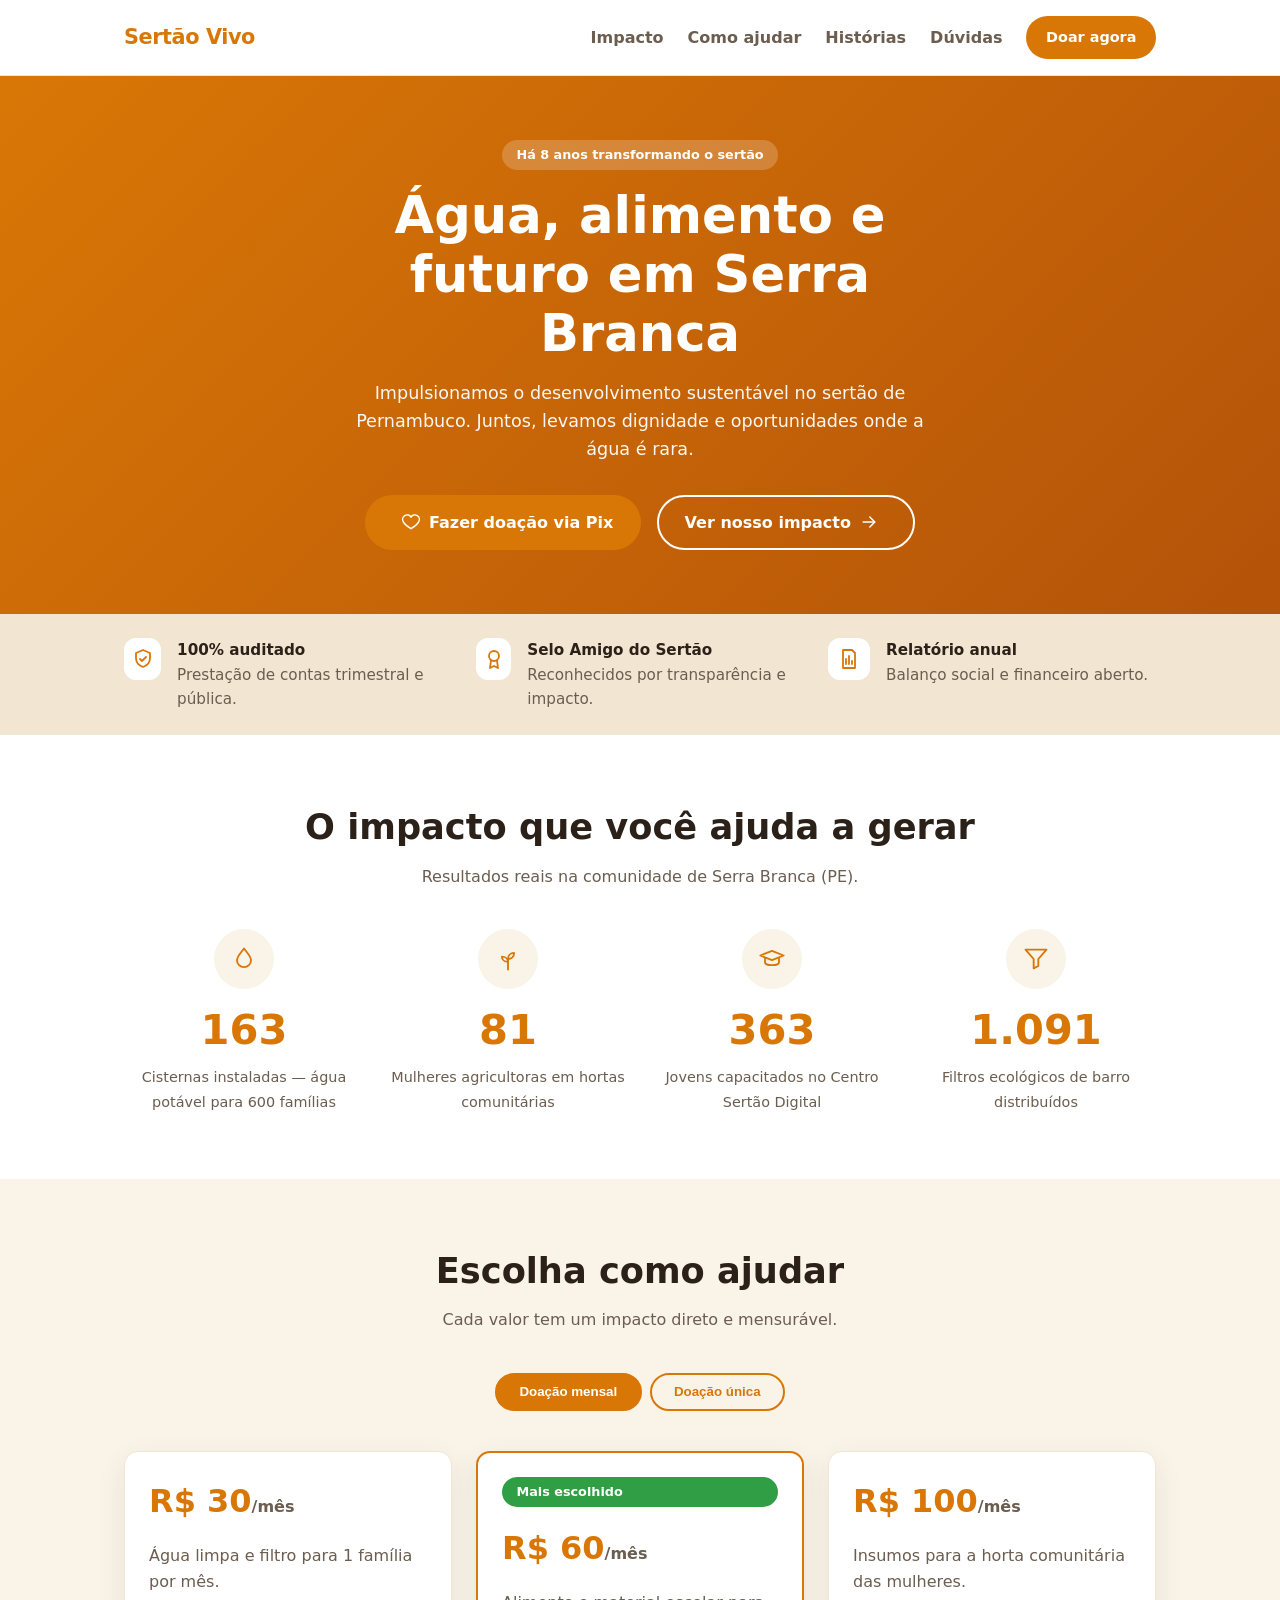
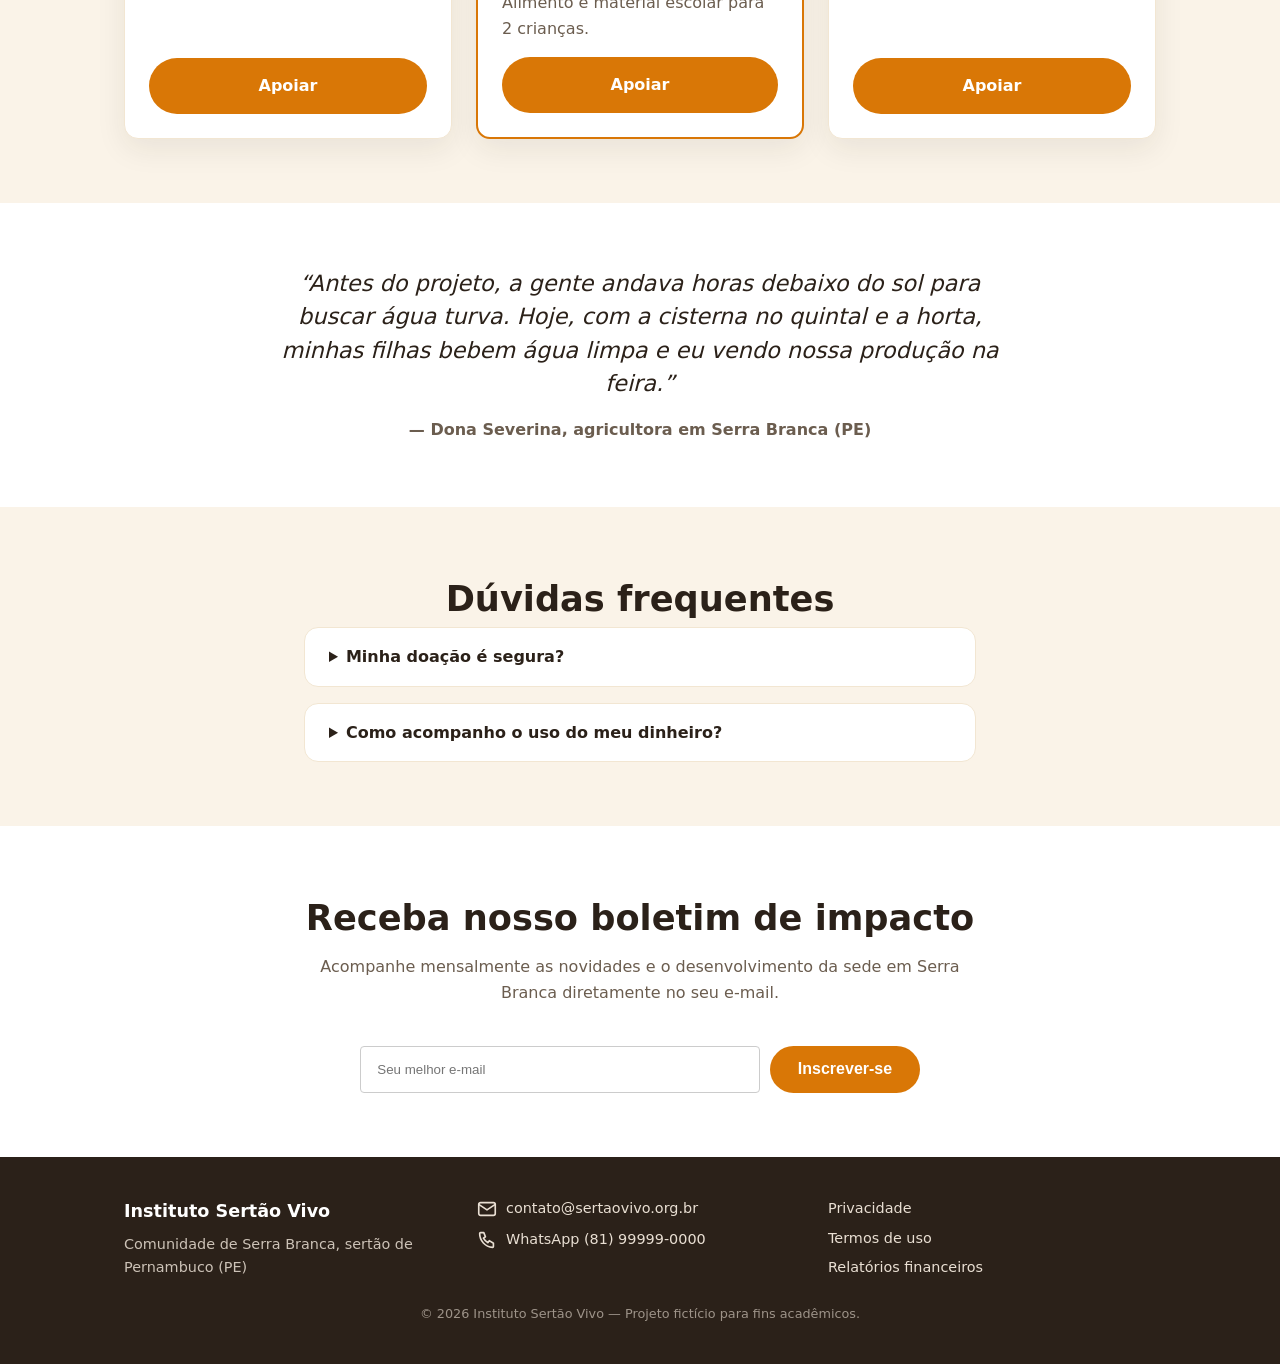
==== commit b82e89bd: "Enhance accessibility and add donation features Updated buttons to include 'pix-trigger' class for d" ====
--- a/index.html
+++ b/index.html
@@ -45,7 +45,8 @@
         Sertão Vivo
       </a>
 
-      <button class="header__toggle" id="menuToggle" aria-label="Abrir menu">☰</button>
+      <!-- Atualizado com aria-expanded para acessibilidade (A11y) -->
+      <button class="header__toggle" id="menuToggle" aria-label="Abrir menu" aria-expanded="false" aria-controls="nav">☰</button>
 
       <nav class="nav" id="nav">
         <a href="#impacto" class="nav__link">Impacto</a>
@@ -67,7 +68,7 @@
         Juntos, levamos dignidade e oportunidades onde a água é rara.
       </p>
       <div class="hero__actions">
-        <a href="#doar" class="btn btn--primary"><svg class="icon" viewBox="0 0 24 24"><path d="M12 20s-7-4.3-9.2-8.2A4.5 4.5 0 0 1 12 6a4.5 4.5 0 0 1 9.2 5.8C19 15.7 12 20 12 20z"/></svg>Fazer doação via Pix</a>
+        <a href="#doar" class="btn btn--primary pix-trigger"><svg class="icon" viewBox="0 0 24 24"><path d="M12 20s-7-4.3-9.2-8.2A4.5 4.5 0 0 1 12 6a4.5 4.5 0 0 1 9.2 5.8C19 15.7 12 20 12 20z"/></svg>Fazer doação via Pix</a>
         <a href="#impacto" class="btn btn--ghost">Ver nosso impacto<svg class="icon" viewBox="0 0 24 24"><path d="M5 12h13"/><path d="M13 6l6 6-6 6"/></svg></a>
       </div>
     </div>
@@ -129,18 +130,18 @@
         <article class="card">
           <span class="card__price">R$ 30<small>/mês</small></span>
           <p class="card__text">Água limpa e filtro para 1 família por mês.</p>
-          <a href="#" class="btn btn--primary btn--block">Apoiar</a>
+          <a href="#" class="btn btn--primary btn--block pix-trigger">Apoiar</a>
         </article>
         <article class="card card--featured">
           <span class="badge badge--accent">Mais escolhido</span>
           <span class="card__price">R$ 60<small>/mês</small></span>
           <p class="card__text">Alimento e material escolar para 2 crianças.</p>
-          <a href="#" class="btn btn--primary btn--block">Apoiar</a>
+          <a href="#" class="btn btn--primary btn--block pix-trigger">Apoiar</a>
         </article>
         <article class="card">
           <span class="card__price">R$ 100<small>/mês</small></span>
           <p class="card__text">Insumos para a horta comunitária das mulheres.</p>
-          <a href="#" class="btn btn--primary btn--block">Apoiar</a>
+          <a href="#" class="btn btn--primary btn--block pix-trigger">Apoiar</a>
         </article>
       </div>
 
@@ -149,17 +150,17 @@
         <article class="card">
           <span class="card__price">R$ 50</span>
           <p class="card__text">1 cesta básica da agricultura familiar local.</p>
-          <a href="#" class="btn btn--primary btn--block">Doar</a>
+          <a href="#" class="btn btn--primary btn--block pix-trigger">Doar</a>
         </article>
         <article class="card">
           <span class="card__price">R$ 250</span>
           <p class="card__text">Manutenção completa de uma cisterna comunitária.</p>
-          <a href="#" class="btn btn--primary btn--block">Doar</a>
+          <a href="#" class="btn btn--primary btn--block pix-trigger">Doar</a>
         </article>
         <article class="card">
           <span class="card__price">Outro</span>
           <p class="card__text">Escolha quanto deseja doar hoje.</p>
-          <a href="#" class="btn btn--primary btn--block">Escolher valor</a>
+          <a href="#" class="btn btn--primary btn--block pix-trigger">Escolher valor</a>
         </article>
       </div>
     </div>
@@ -175,7 +176,7 @@
           eu vendo nossa produção na feira.”
         </p>
         <footer class="quote__author">— Dona Severina, agricultora em Serra Branca (PE)</footer>
-      </blockquote>
+    </blockquote>
     </div>
   </section>
 
@@ -196,6 +197,18 @@
     </div>
   </section>
 
+  <!-- ============ NEWSLETTER / BOLETIM ============ -->
+  <section class="section" id="newsletter">
+    <div class="container container--narrow" style="text-align: center;">
+      <h2 class="section__title">Receba nosso boletim de impacto</h2>
+      <p class="section__lead">Acompanhe mensalmente as novidades e o desenvolvimento da sede em Serra Branca diretamente no seu e-mail.</p>
+      <form id="newsletterForm" style="display: flex; gap: 10px; justify-content: center; flex-wrap: wrap; margin-top: 20px;">
+        <input type="email" placeholder="Seu melhor e-mail" required style="padding: 12px 16px; border: 1px solid #ccc; border-radius: 4px; flex: 1; min-width: 260px; max-width: 400px;" />
+        <button type="submit" class="btn btn--primary">Inscrever-se</button>
+      </form>
+    </div>
+  </section>
+
   <!-- ============ FOOTER ============ -->
   <footer class="footer">
     <div class="container footer__inner">
@@ -215,6 +228,19 @@
     </div>
     <p class="footer__copy">© 2026 Instituto Sertão Vivo — Projeto fictício para fins acadêmicos.</p>
   </footer>
+
+  <!-- ============ NOVO: BOTÃO FLUTUANTE VOLTAR AO TOPO ============ -->
+  <a href="#topo" id="backToTop" aria-label="Voltar ao topo" style="display: none; position: fixed; bottom: 20px; right: 20px; background-color: var(--color-primary, #0077cc); color: #fff; padding: 10px 14px; border-radius: 50%; text-decoration: none; z-index: 1000; box-shadow: 0 2px 5px rgba(0,0,0,0.3);">↑</a>
+
+  <!-- ============ NOVO: MODAL PIX (POPUP) ============ -->
+  <div id="pixModal" style="display: none; position: fixed; top: 0; left: 0; width: 100%; height: 100%; background: rgba(0,0,0,0.5); z-index: 2000; justify-content: center; align-items: center;">
+    <div style="background: #fff; padding: 30px; border-radius: 8px; max-width: 400px; width: 90%; text-align: center; position: relative;">
+      <h3 style="margin-bottom: 15px;">Doação via Pix — Sertão Vivo</h3>
+      <p style="font-size: 14px; color: #666; margin-bottom: 20px;">Utilize a chave Pix abaixo (CNPJ fictício) ou escaneie no aplicativo do seu banco:</p>
+      <div style="background: #f4f4f4; padding: 10px; border-radius: 4px; font-weight: bold; margin-bottom: 20px; font-size: 14px;">12.345.678/0001-99</div>
+      <button id="closePixModal" class="btn btn--primary" style="padding: 8px 16px;">Fechar</button>
+    </div>
+  </div>
 
   <!-- MODULARIZAÇÃO DO JS: cada módulo em seu arquivo; main.js orquestra.
         Scripts clássicos funcionam até abrindo o arquivo direto (file://). -->
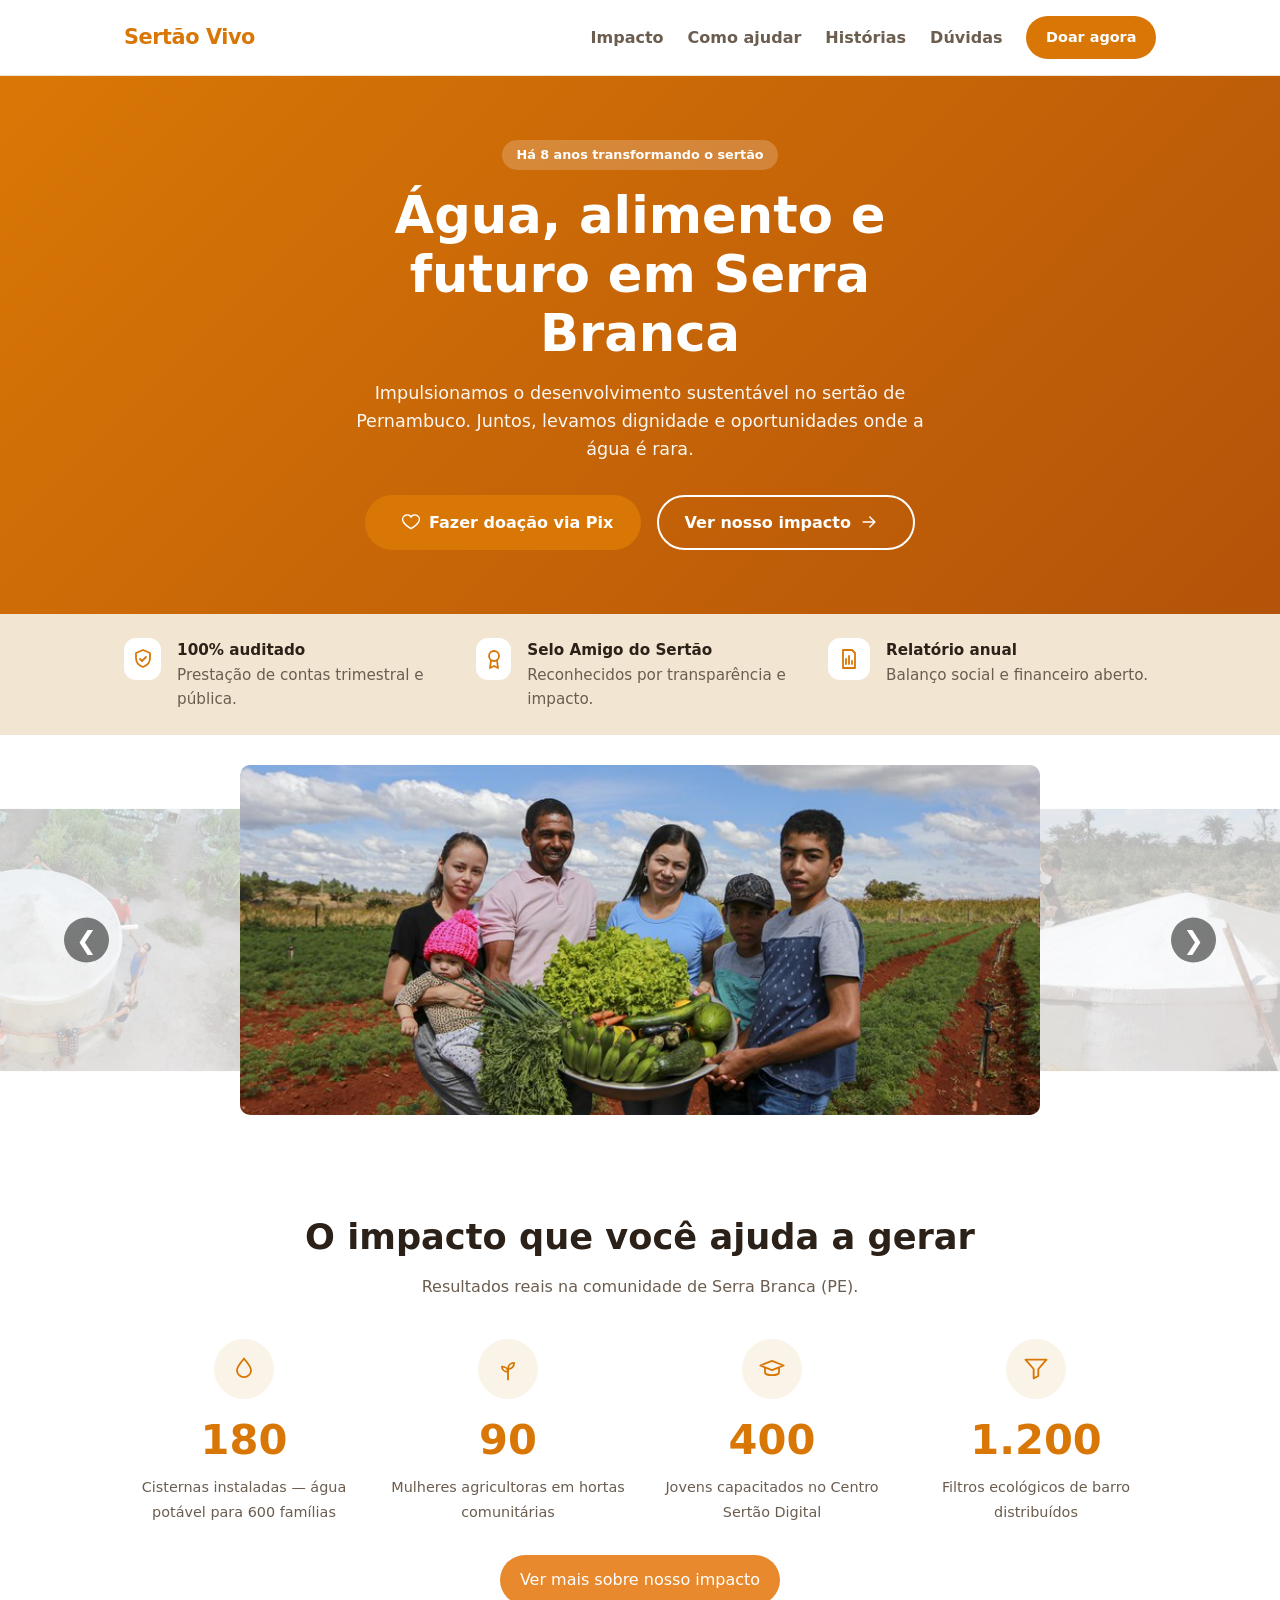
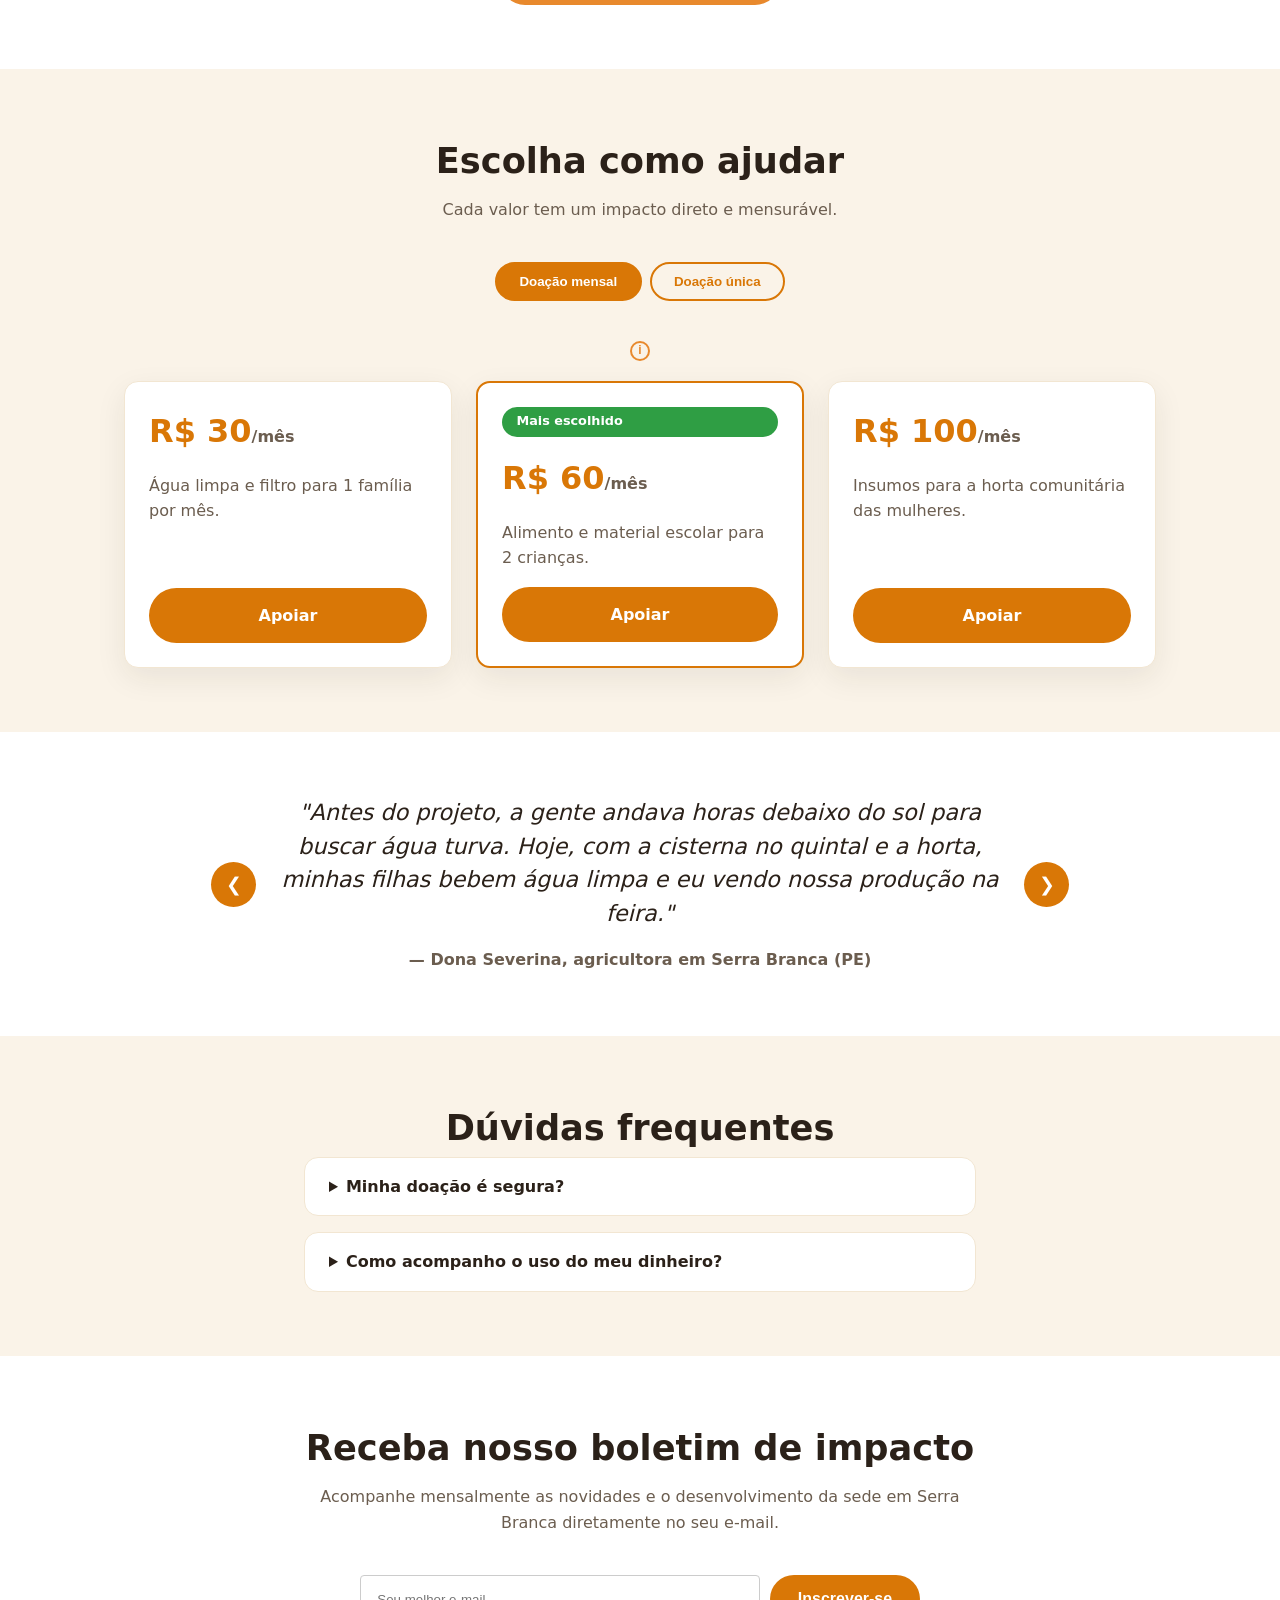
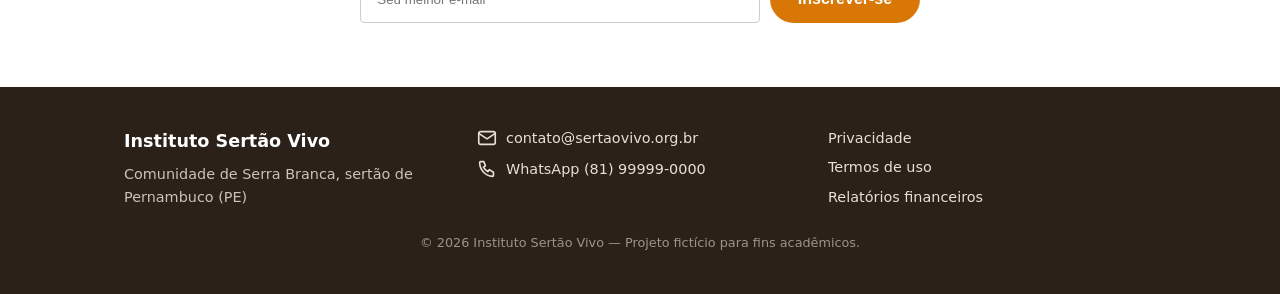
==== commit 59e4afdf: "Merge pull request #4 from gabkauan/main Atualização de tópicos" ====
--- a/index.html
+++ b/index.html
@@ -83,6 +83,21 @@
     </div>
   </section>
 
+<!-- ============ IMAGENS ============ -->
+<div class="carrossel">
+    <button class="carrossel-seta esquerda">&#10094;</button>
+
+    <div class="carrossel-container">
+        <img class="carrossel-img" src="img/Serra.jpg" alt="Aqui estão alguns lugares que receberam este benefício!">
+        <img class="carrossel-img" src="img/cisterna.jpg" alt="Aqui estão alguns lugares que receberam este benefício!">
+        <img class="carrossel-img" src="img/hortas.jpg" alt="Aqui estão alguns lugares que receberam este benefício!">
+        <img class="carrossel-img" src="img/agricultura.webp" alt="Aqui estão alguns lugares que receberam este benefício!">
+        <img class="carrossel-img" src="img/cisterna e horta.webp" alt="Aqui estão alguns lugares que receberam este benefício!">
+    </div>
+
+    <button class="carrossel-seta direita">&#10095;</button>
+</div>
+
   <!-- ============ IMPACTO ============ -->
   <section class="section" id="impacto">
     <div class="container">
@@ -111,6 +126,11 @@
           <span class="stat__label">Filtros ecológicos de barro distribuídos</span>
         </article>
       </div>
+
+      <!-- Botão para ver mais detalhes do impacto -->
+      <a class="botao-impacto"href="impacto.html">
+        Ver mais sobre nosso impacto
+</a>
     </div>
   </section>
 
@@ -125,6 +145,19 @@
         <button class="tabs__btn" data-tab="pontual">Doação única</button>
       </div>
 
+      <div class="doacao-info">
+
+    <span class="info-icon">i</span>
+
+    <div class="info-tooltip">
+        As doações ajudam a manter os projetos do Instituto Sertão Vivo,
+        contribuindo para ações voltadas ao acesso à água, hortas comunitárias
+        e desenvolvimento da comunidade. Com sua ajuda podemos continuar
+        transformando vidas e promovendo um futuro mais sustentável para todos.
+    </div>
+
+</div>
+
       <!-- Painel: Mensal -->
       <div class="cards" data-panel="mensal">
         <article class="card">
@@ -167,7 +200,7 @@
   </section>
 
   <!-- ============ HISTÓRIA / DEPOIMENTO ============ -->
-  <section class="section" id="historia">
+  <!-- <section class="section" id="historia">
     <div class="container">
       <blockquote class="quote">
         <p class="quote__text">
@@ -178,7 +211,19 @@
         <footer class="quote__author">— Dona Severina, agricultora em Serra Branca (PE)</footer>
     </blockquote>
     </div>
-  </section>
+  </section> -->
+  <section class="depoimentos" id="historia">
+    <button class="seta esquerda" id="btnAnterior" aria-label="Depoimento anterior">
+        &#10094;
+    </button>
+    <div class="depoimento">
+        <p id="fala"></p>
+        <h4 id="autor"></h4>
+    </div>
+    <button class="seta direita" id="btnProximo" aria-label="Próximo depoimento">
+        &#10095;
+    </button>
+</section>
 
   <!-- ============ FAQ ============ -->
   <section class="section section--sand" id="faq">
@@ -247,6 +292,8 @@
   <script src="js/modules/menu.js"></script>
   <script src="js/modules/counter.js"></script>
   <script src="js/modules/donation.js"></script>
+  <script src="js/modules/message.js"></script>
   <script src="js/main.js"></script>
+  <script src="js/imagens.js"></script>
 </body>
 </html>
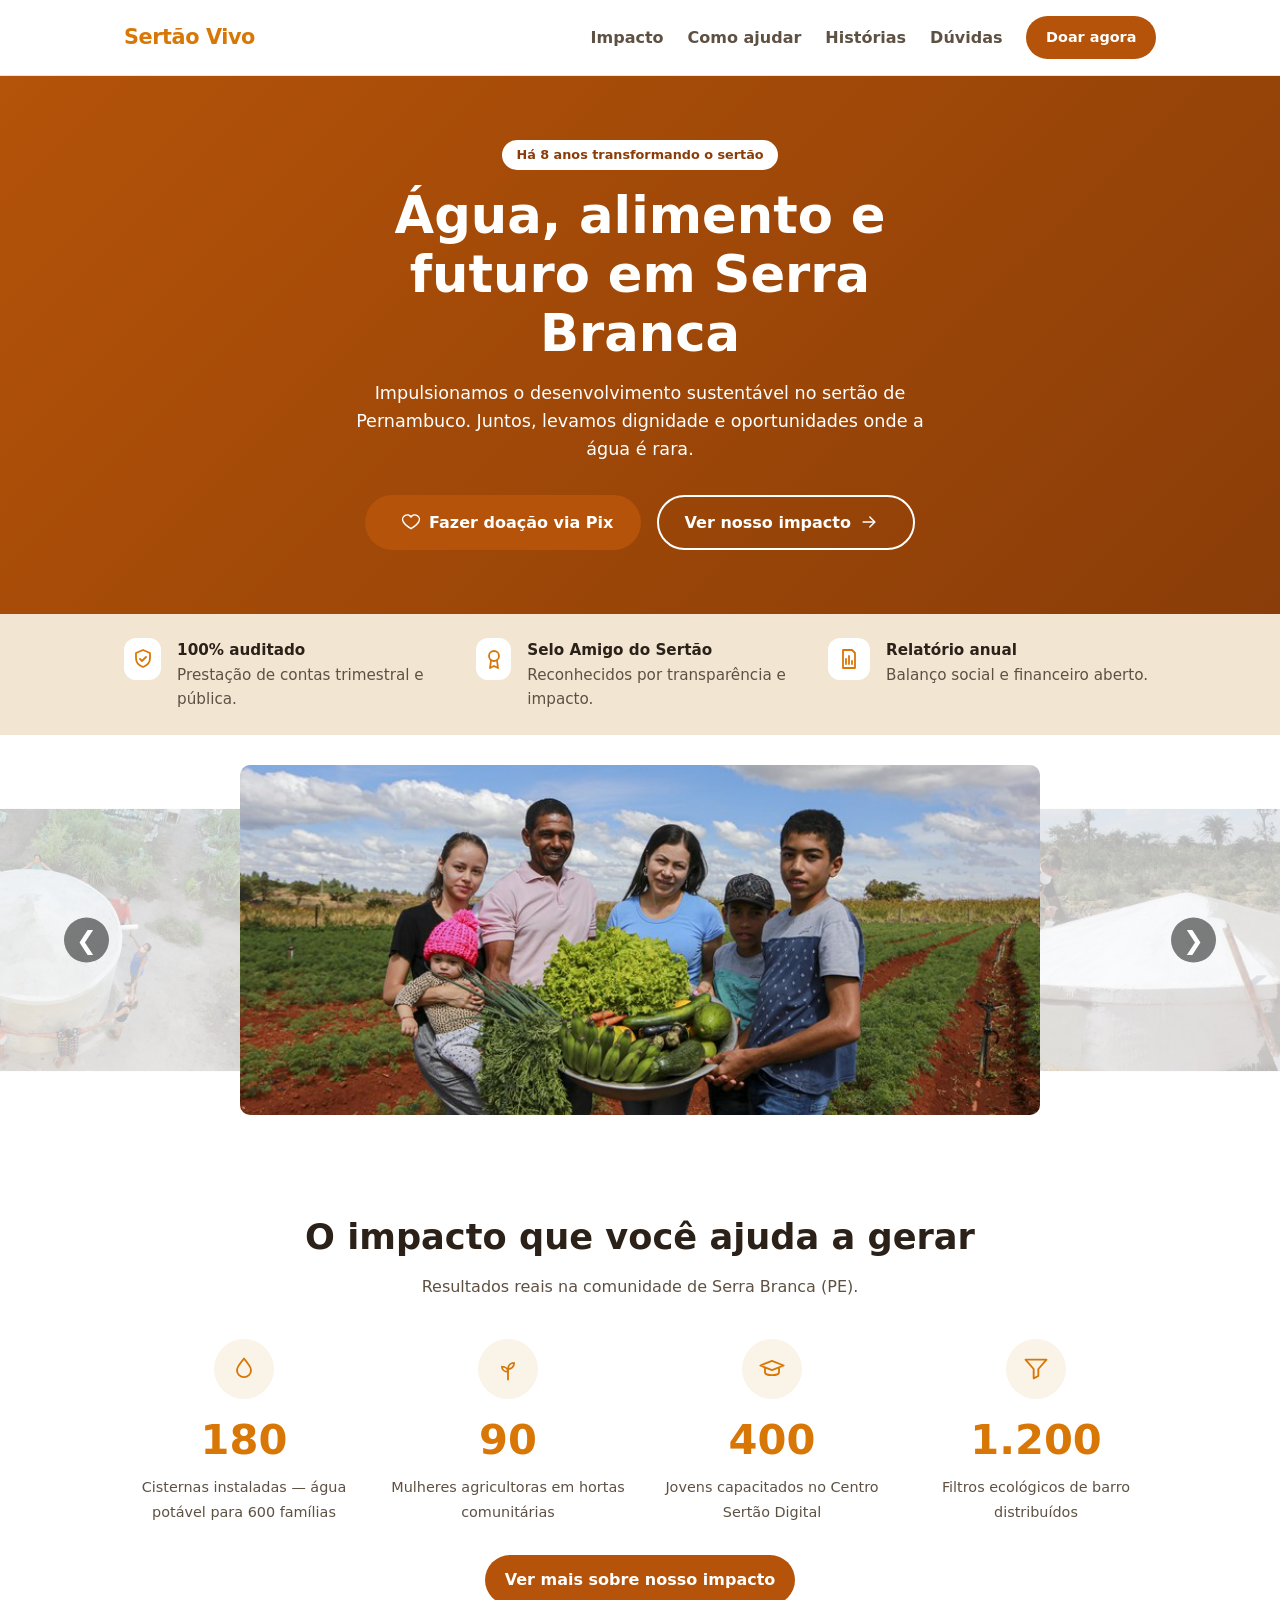
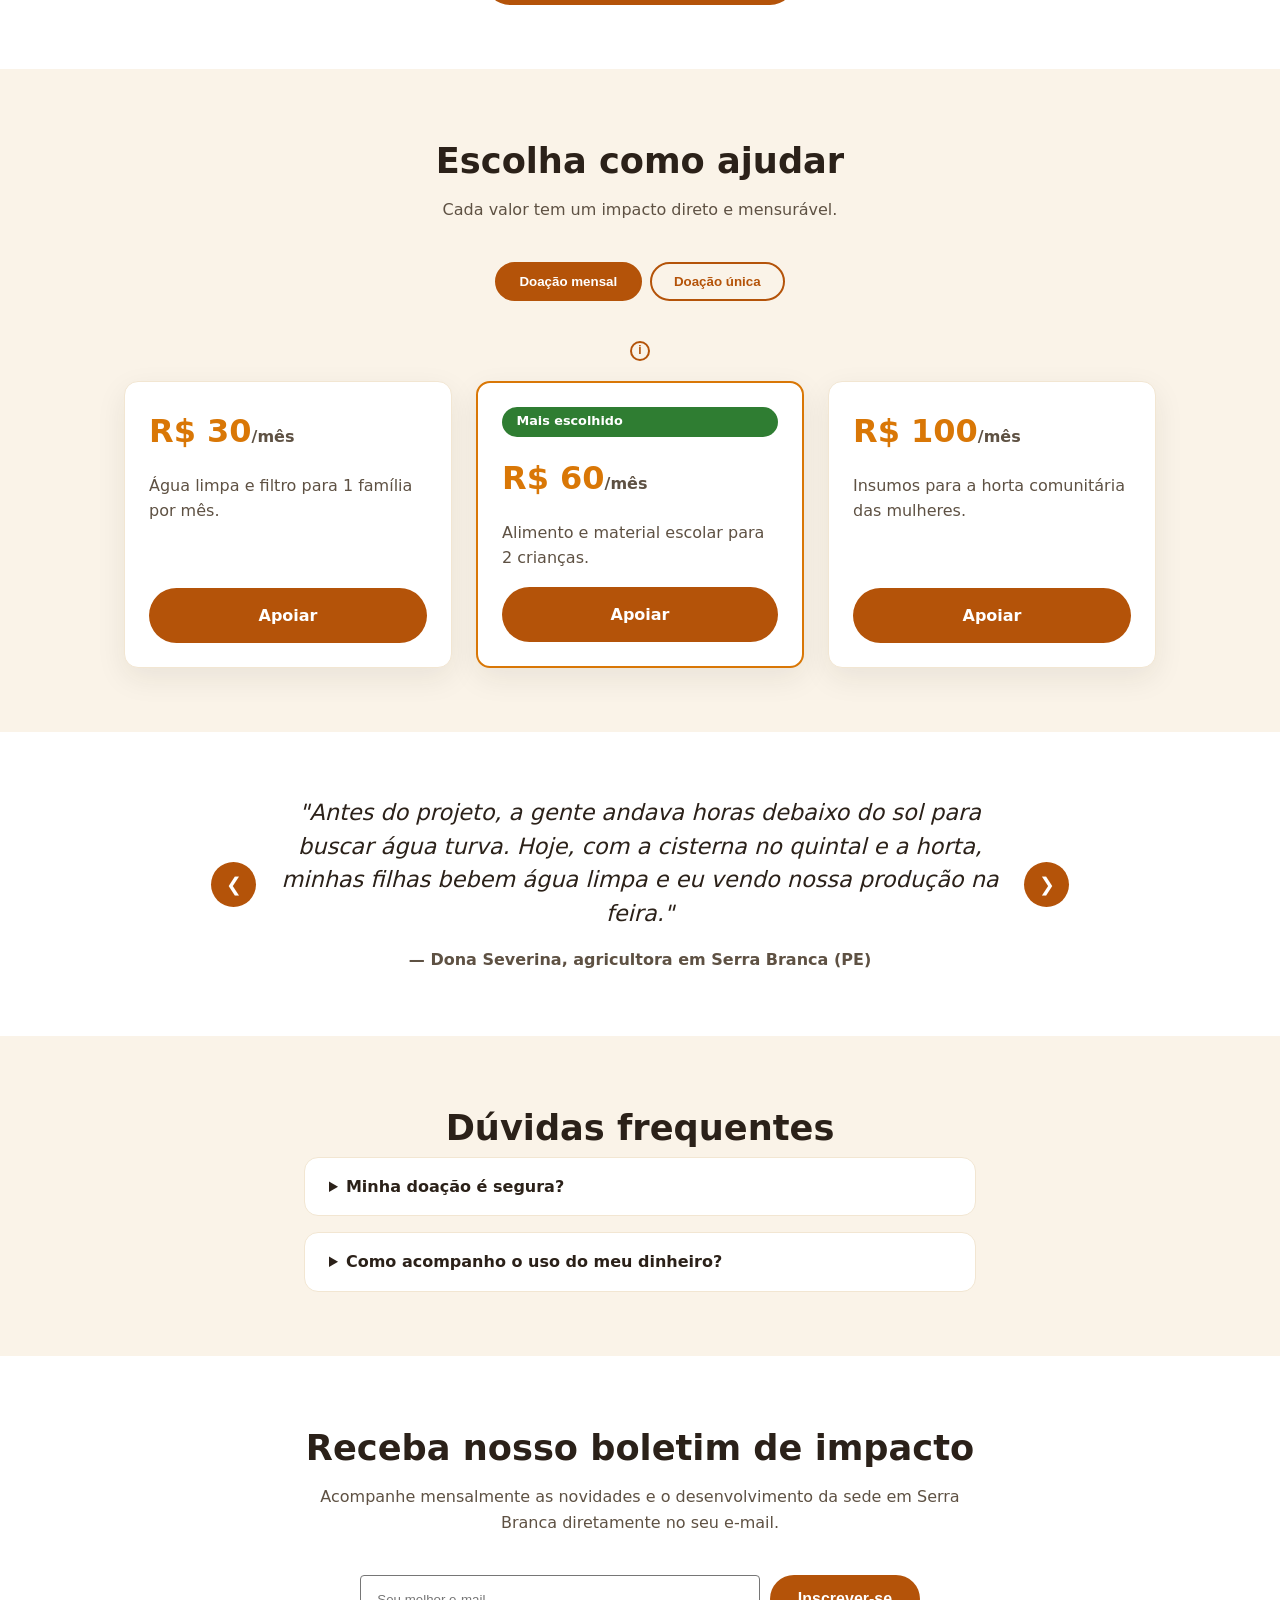
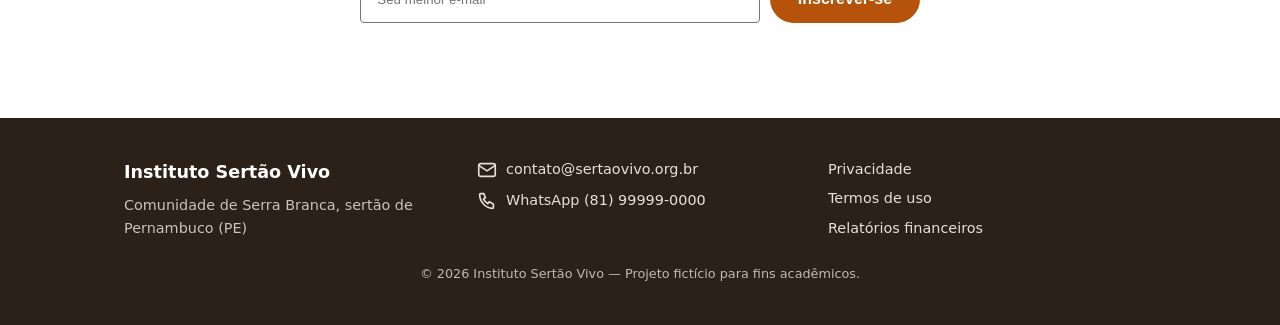
==== commit 759edac4: "Melhorias de acessibilidade e atualização do README - Adiciona o VLibras nas duas páginas (index e i" ====
--- a/index.html
+++ b/index.html
@@ -38,6 +38,9 @@
 </head>
 <body>
 
+  <!-- Link para pular direto ao conteúdo (aparece ao navegar por Tab) -->
+  <a class="skip-link" href="#conteudo">Pular para o conteúdo</a>
+
   <!-- ============ HEADER ============ -->
   <header class="header" id="topo">
     <div class="container header__inner">
@@ -48,7 +51,7 @@
       <!-- Atualizado com aria-expanded para acessibilidade (A11y) -->
       <button class="header__toggle" id="menuToggle" aria-label="Abrir menu" aria-expanded="false" aria-controls="nav">☰</button>
 
-      <nav class="nav" id="nav">
+      <nav class="nav" id="nav" aria-label="Menu principal">
         <a href="#impacto" class="nav__link">Impacto</a>
         <a href="#doar" class="nav__link">Como ajudar</a>
         <a href="#historia" class="nav__link">Histórias</a>
@@ -57,6 +60,9 @@
       </nav>
     </div>
   </header>
+
+  <!-- Conteúdo principal da página -->
+  <main id="conteudo">
 
   <!-- ============ HERO ============ -->
   <section class="hero">
@@ -68,8 +74,8 @@
         Juntos, levamos dignidade e oportunidades onde a água é rara.
       </p>
       <div class="hero__actions">
-        <a href="#doar" class="btn btn--primary pix-trigger"><svg class="icon" viewBox="0 0 24 24"><path d="M12 20s-7-4.3-9.2-8.2A4.5 4.5 0 0 1 12 6a4.5 4.5 0 0 1 9.2 5.8C19 15.7 12 20 12 20z"/></svg>Fazer doação via Pix</a>
-        <a href="#impacto" class="btn btn--ghost">Ver nosso impacto<svg class="icon" viewBox="0 0 24 24"><path d="M5 12h13"/><path d="M13 6l6 6-6 6"/></svg></a>
+        <a href="#doar" class="btn btn--primary pix-trigger"><svg class="icon" aria-hidden="true" focusable="false" viewBox="0 0 24 24"><path d="M12 20s-7-4.3-9.2-8.2A4.5 4.5 0 0 1 12 6a4.5 4.5 0 0 1 9.2 5.8C19 15.7 12 20 12 20z"/></svg>Fazer doação via Pix</a>
+        <a href="#impacto" class="btn btn--ghost">Ver nosso impacto<svg class="icon" aria-hidden="true" focusable="false" viewBox="0 0 24 24"><path d="M5 12h13"/><path d="M13 6l6 6-6 6"/></svg></a>
       </div>
     </div>
   </section>
@@ -77,26 +83,26 @@
   <!-- ============ PROVAS DE CONFIANÇA ============ -->
   <section class="trust">
     <div class="container trust__grid">
-      <div class="trust__item"><span class="trust__icon"><svg class="icon" viewBox="0 0 24 24"><path d="M12 3l7 3v5c0 4.5-3 7.6-7 9-4-1.4-7-4.5-7-9V6l7-3z"/><path d="M9 12l2 2 4-4"/></svg></span><div><strong>100% auditado</strong> Prestação de contas trimestral e pública.</div></div>
-      <div class="trust__item"><span class="trust__icon"><svg class="icon" viewBox="0 0 24 24"><circle cx="12" cy="9" r="5"/><path d="M9 13.5L8 21l4-2 4 2-1-7.5"/></svg></span><div><strong>Selo Amigo do Sertão</strong> Reconhecidos por transparência e impacto.</div></div>
-      <div class="trust__item"><span class="trust__icon"><svg class="icon" viewBox="0 0 24 24"><path d="M6 3h9l3 3v15H6z"/><path d="M9 12v5M12 9v8M15 14v3"/></svg></span><div><strong>Relatório anual</strong> Balanço social e financeiro aberto.</div></div>
+      <div class="trust__item"><span class="trust__icon"><svg class="icon" aria-hidden="true" focusable="false" viewBox="0 0 24 24"><path d="M12 3l7 3v5c0 4.5-3 7.6-7 9-4-1.4-7-4.5-7-9V6l7-3z"/><path d="M9 12l2 2 4-4"/></svg></span><div><strong>100% auditado</strong> Prestação de contas trimestral e pública.</div></div>
+      <div class="trust__item"><span class="trust__icon"><svg class="icon" aria-hidden="true" focusable="false" viewBox="0 0 24 24"><circle cx="12" cy="9" r="5"/><path d="M9 13.5L8 21l4-2 4 2-1-7.5"/></svg></span><div><strong>Selo Amigo do Sertão</strong> Reconhecidos por transparência e impacto.</div></div>
+      <div class="trust__item"><span class="trust__icon"><svg class="icon" aria-hidden="true" focusable="false" viewBox="0 0 24 24"><path d="M6 3h9l3 3v15H6z"/><path d="M9 12v5M12 9v8M15 14v3"/></svg></span><div><strong>Relatório anual</strong> Balanço social e financeiro aberto.</div></div>
     </div>
   </section>
 
 <!-- ============ IMAGENS ============ -->
-<div class="carrossel">
-    <button class="carrossel-seta esquerda">&#10094;</button>
+<section class="carrossel" aria-label="Fotos dos projetos no sertão" aria-roledescription="carrossel">
+    <button type="button" class="carrossel-seta esquerda" aria-label="Imagem anterior"><span aria-hidden="true">&#10094;</span></button>
 
     <div class="carrossel-container">
-        <img class="carrossel-img" src="img/Serra.jpg" alt="Aqui estão alguns lugares que receberam este benefício!">
-        <img class="carrossel-img" src="img/cisterna.jpg" alt="Aqui estão alguns lugares que receberam este benefício!">
-        <img class="carrossel-img" src="img/hortas.jpg" alt="Aqui estão alguns lugares que receberam este benefício!">
-        <img class="carrossel-img" src="img/agricultura.webp" alt="Aqui estão alguns lugares que receberam este benefício!">
-        <img class="carrossel-img" src="img/cisterna e horta.webp" alt="Aqui estão alguns lugares que receberam este benefício!">
-    </div>
-
-    <button class="carrossel-seta direita">&#10095;</button>
-</div>
+        <img class="carrossel-img" src="img/Serra.jpg" alt="Vista da Serra Branca, no sertão de Pernambuco">
+        <img class="carrossel-img" src="img/cisterna.jpg" alt="Cisterna de captação de água instalada no quintal de uma família">
+        <img class="carrossel-img" src="img/hortas.jpg" alt="Horta comunitária cultivada pelas famílias do projeto">
+        <img class="carrossel-img" src="img/agricultura.webp" alt="Agricultores familiares trabalhando na plantação">
+        <img class="carrossel-img" src="img/cisterna e horta.webp" alt="Cisterna instalada ao lado de uma horta comunitária">
+    </div>
+
+    <button type="button" class="carrossel-seta direita" aria-label="Próxima imagem"><span aria-hidden="true">&#10095;</span></button>
+</section>
 
   <!-- ============ IMPACTO ============ -->
   <section class="section" id="impacto">
@@ -106,22 +112,22 @@
 
       <div class="stats">
         <article class="stat">
-          <span class="stat__icon"><svg class="icon" viewBox="0 0 24 24"><path d="M12 3c3 4 6 7 6 10a6 6 0 0 1-12 0c0-3 3-6 6-10z"/></svg></span>
+          <span class="stat__icon"><svg class="icon" aria-hidden="true" focusable="false" viewBox="0 0 24 24"><path d="M12 3c3 4 6 7 6 10a6 6 0 0 1-12 0c0-3 3-6 6-10z"/></svg></span>
           <span class="stat__number" data-target="180">180</span>
           <span class="stat__label">Cisternas instaladas — água potável para 600 famílias</span>
         </article>
         <article class="stat">
-          <span class="stat__icon"><svg class="icon" viewBox="0 0 24 24"><path d="M12 21v-9"/><path d="M12 12c0-3 2.2-5.2 5.2-5.2C17.2 9.8 15 12 12 12z"/><path d="M12 14.5C12 12 9.8 10 6.8 10 6.8 12.5 9 14.5 12 14.5z"/></svg></span>
+          <span class="stat__icon"><svg class="icon" aria-hidden="true" focusable="false" viewBox="0 0 24 24"><path d="M12 21v-9"/><path d="M12 12c0-3 2.2-5.2 5.2-5.2C17.2 9.8 15 12 12 12z"/><path d="M12 14.5C12 12 9.8 10 6.8 10 6.8 12.5 9 14.5 12 14.5z"/></svg></span>
           <span class="stat__number" data-target="90">90</span>
           <span class="stat__label">Mulheres agricultoras em hortas comunitárias</span>
         </article>
         <article class="stat">
-          <span class="stat__icon"><svg class="icon" viewBox="0 0 24 24"><path d="M2 9l10-4 10 4-10 4L2 9z"/><path d="M6 11v4c0 1.3 2.7 2.3 6 2.3s6-1 6-2.3v-4"/></svg></span>
+          <span class="stat__icon"><svg class="icon" aria-hidden="true" focusable="false" viewBox="0 0 24 24"><path d="M2 9l10-4 10 4-10 4L2 9z"/><path d="M6 11v4c0 1.3 2.7 2.3 6 2.3s6-1 6-2.3v-4"/></svg></span>
           <span class="stat__number" data-target="400">400</span>
           <span class="stat__label">Jovens capacitados no Centro Sertão Digital</span>
         </article>
         <article class="stat">
-          <span class="stat__icon"><svg class="icon" viewBox="0 0 24 24"><path d="M3 4h18l-7 8v6l-4 2v-8L3 4z"/></svg></span>
+          <span class="stat__icon"><svg class="icon" aria-hidden="true" focusable="false" viewBox="0 0 24 24"><path d="M3 4h18l-7 8v6l-4 2v-8L3 4z"/></svg></span>
           <span class="stat__number" data-target="1200">1.200</span>
           <span class="stat__label">Filtros ecológicos de barro distribuídos</span>
         </article>
@@ -140,16 +146,16 @@
       <h2 class="section__title">Escolha como ajudar</h2>
       <p class="section__lead">Cada valor tem um impacto direto e mensurável.</p>
 
-      <div class="tabs" id="donationTabs">
-        <button class="tabs__btn is-active" data-tab="mensal">Doação mensal</button>
-        <button class="tabs__btn" data-tab="pontual">Doação única</button>
+      <div class="tabs" id="donationTabs" role="tablist" aria-label="Tipo de doação">
+        <button type="button" class="tabs__btn is-active" data-tab="mensal" role="tab" id="tab-mensal" aria-selected="true" aria-controls="painel-mensal">Doação mensal</button>
+        <button type="button" class="tabs__btn" data-tab="pontual" role="tab" id="tab-pontual" aria-selected="false" aria-controls="painel-pontual" tabindex="-1">Doação única</button>
       </div>
 
       <div class="doacao-info">
 
-    <span class="info-icon">i</span>
-
-    <div class="info-tooltip">
+    <span class="info-icon" tabindex="0" role="button" aria-describedby="doacao-tooltip" aria-label="Para que serve a sua doação">i</span>
+
+    <div class="info-tooltip" id="doacao-tooltip" role="tooltip">
         As doações ajudam a manter os projetos do Instituto Sertão Vivo,
         contribuindo para ações voltadas ao acesso à água, hortas comunitárias
         e desenvolvimento da comunidade. Com sua ajuda podemos continuar
@@ -159,41 +165,41 @@
 </div>
 
       <!-- Painel: Mensal -->
-      <div class="cards" data-panel="mensal">
+      <div class="cards" data-panel="mensal" role="tabpanel" id="painel-mensal" aria-labelledby="tab-mensal" tabindex="0">
         <article class="card">
           <span class="card__price">R$ 30<small>/mês</small></span>
           <p class="card__text">Água limpa e filtro para 1 família por mês.</p>
-          <a href="#" class="btn btn--primary btn--block pix-trigger">Apoiar</a>
+          <a href="#" class="btn btn--primary btn--block pix-trigger" aria-label="Apoiar com R$ 30 por mês">Apoiar</a>
         </article>
         <article class="card card--featured">
           <span class="badge badge--accent">Mais escolhido</span>
           <span class="card__price">R$ 60<small>/mês</small></span>
           <p class="card__text">Alimento e material escolar para 2 crianças.</p>
-          <a href="#" class="btn btn--primary btn--block pix-trigger">Apoiar</a>
+          <a href="#" class="btn btn--primary btn--block pix-trigger" aria-label="Apoiar com R$ 60 por mês">Apoiar</a>
         </article>
         <article class="card">
           <span class="card__price">R$ 100<small>/mês</small></span>
           <p class="card__text">Insumos para a horta comunitária das mulheres.</p>
-          <a href="#" class="btn btn--primary btn--block pix-trigger">Apoiar</a>
+          <a href="#" class="btn btn--primary btn--block pix-trigger" aria-label="Apoiar com R$ 100 por mês">Apoiar</a>
         </article>
       </div>
 
       <!-- Painel: Pontual (oculto por padrão) -->
-      <div class="cards is-hidden" data-panel="pontual">
+      <div class="cards is-hidden" data-panel="pontual" role="tabpanel" id="painel-pontual" aria-labelledby="tab-pontual" tabindex="0">
         <article class="card">
           <span class="card__price">R$ 50</span>
           <p class="card__text">1 cesta básica da agricultura familiar local.</p>
-          <a href="#" class="btn btn--primary btn--block pix-trigger">Doar</a>
+          <a href="#" class="btn btn--primary btn--block pix-trigger" aria-label="Doar R$ 50 uma vez">Doar</a>
         </article>
         <article class="card">
           <span class="card__price">R$ 250</span>
           <p class="card__text">Manutenção completa de uma cisterna comunitária.</p>
-          <a href="#" class="btn btn--primary btn--block pix-trigger">Doar</a>
+          <a href="#" class="btn btn--primary btn--block pix-trigger" aria-label="Doar R$ 250 uma vez">Doar</a>
         </article>
         <article class="card">
           <span class="card__price">Outro</span>
           <p class="card__text">Escolha quanto deseja doar hoje.</p>
-          <a href="#" class="btn btn--primary btn--block pix-trigger">Escolher valor</a>
+          <a href="#" class="btn btn--primary btn--block pix-trigger" aria-label="Escolher outro valor para doar">Escolher valor</a>
         </article>
       </div>
     </div>
@@ -212,16 +218,16 @@
     </blockquote>
     </div>
   </section> -->
-  <section class="depoimentos" id="historia">
-    <button class="seta esquerda" id="btnAnterior" aria-label="Depoimento anterior">
-        &#10094;
+  <section class="depoimentos" id="historia" aria-label="Depoimentos de moradores">
+    <button type="button" class="seta esquerda" id="btnAnterior" aria-label="Depoimento anterior">
+        <span aria-hidden="true">&#10094;</span>
     </button>
-    <div class="depoimento">
+    <div class="depoimento" aria-live="polite">
         <p id="fala"></p>
         <h4 id="autor"></h4>
     </div>
-    <button class="seta direita" id="btnProximo" aria-label="Próximo depoimento">
-        &#10095;
+    <button type="button" class="seta direita" id="btnProximo" aria-label="Próximo depoimento">
+        <span aria-hidden="true">&#10095;</span>
     </button>
 </section>
 
@@ -248,11 +254,15 @@
       <h2 class="section__title">Receba nosso boletim de impacto</h2>
       <p class="section__lead">Acompanhe mensalmente as novidades e o desenvolvimento da sede em Serra Branca diretamente no seu e-mail.</p>
       <form id="newsletterForm" style="display: flex; gap: 10px; justify-content: center; flex-wrap: wrap; margin-top: 20px;">
-        <input type="email" placeholder="Seu melhor e-mail" required style="padding: 12px 16px; border: 1px solid #ccc; border-radius: 4px; flex: 1; min-width: 260px; max-width: 400px;" />
+        <label class="sr-only" for="newsletterEmail">Seu e-mail para receber o boletim</label>
+        <input id="newsletterEmail" name="email" type="email" placeholder="Seu melhor e-mail" required autocomplete="email" aria-describedby="newsletterStatus" style="padding: 12px 16px; border: 1px solid #767676; border-radius: 4px; flex: 1; min-width: 260px; max-width: 400px;" />
         <button type="submit" class="btn btn--primary">Inscrever-se</button>
       </form>
-    </div>
-  </section>
+      <p id="newsletterStatus" role="status" aria-live="polite" style="margin-top: 12px; min-height: 1.2em; font-weight: 600; color: var(--cor-acento);"></p>
+    </div>
+  </section>
+
+  </main>
 
   <!-- ============ FOOTER ============ -->
   <footer class="footer">
@@ -262,8 +272,8 @@
         <p class="footer__text">Comunidade de Serra Branca, sertão de Pernambuco (PE)</p>
       </div>
       <div class="footer__contact">
-        <span class="footer__contact-item"><svg class="icon" viewBox="0 0 24 24"><rect x="3" y="5" width="18" height="14" rx="2"/><path d="M3 7l9 6 9-6"/></svg>contato@sertaovivo.org.br</span>
-        <span class="footer__contact-item"><svg class="icon" viewBox="0 0 24 24"><path d="M5 4h3.5l1.8 4.5-2.2 1.4a12 12 0 0 0 5 5l1.4-2.2L19 15.5V19a1 1 0 0 1-1 1A15 15 0 0 1 4 5a1 1 0 0 1 1-1z"/></svg>WhatsApp (81) 99999-0000</span>
+        <span class="footer__contact-item"><svg class="icon" aria-hidden="true" focusable="false" viewBox="0 0 24 24"><rect x="3" y="5" width="18" height="14" rx="2"/><path d="M3 7l9 6 9-6"/></svg>contato@sertaovivo.org.br</span>
+        <span class="footer__contact-item"><svg class="icon" aria-hidden="true" focusable="false" viewBox="0 0 24 24"><path d="M5 4h3.5l1.8 4.5-2.2 1.4a12 12 0 0 0 5 5l1.4-2.2L19 15.5V19a1 1 0 0 1-1 1A15 15 0 0 1 4 5a1 1 0 0 1 1-1z"/></svg>WhatsApp (81) 99999-0000</span>
       </div>
       <nav class="footer__links">
         <a href="#">Privacidade</a>
@@ -275,15 +285,15 @@
   </footer>
 
   <!-- ============ NOVO: BOTÃO FLUTUANTE VOLTAR AO TOPO ============ -->
-  <a href="#topo" id="backToTop" aria-label="Voltar ao topo" style="display: none; position: fixed; bottom: 20px; right: 20px; background-color: var(--color-primary, #0077cc); color: #fff; padding: 10px 14px; border-radius: 50%; text-decoration: none; z-index: 1000; box-shadow: 0 2px 5px rgba(0,0,0,0.3);">↑</a>
+  <a href="#topo" id="backToTop" aria-label="Voltar ao topo" style="display: none; position: fixed; bottom: 20px; right: 20px; background-color: var(--cor-acao); color: #fff; padding: 10px 14px; border-radius: 50%; text-decoration: none; z-index: 1000; box-shadow: 0 2px 5px rgba(0,0,0,0.3);">↑</a>
 
   <!-- ============ NOVO: MODAL PIX (POPUP) ============ -->
-  <div id="pixModal" style="display: none; position: fixed; top: 0; left: 0; width: 100%; height: 100%; background: rgba(0,0,0,0.5); z-index: 2000; justify-content: center; align-items: center;">
+  <div id="pixModal" role="dialog" aria-modal="true" aria-labelledby="pixModalTitulo" aria-hidden="true" style="display: none; position: fixed; top: 0; left: 0; width: 100%; height: 100%; background: rgba(0,0,0,0.5); z-index: 2000; justify-content: center; align-items: center;">
     <div style="background: #fff; padding: 30px; border-radius: 8px; max-width: 400px; width: 90%; text-align: center; position: relative;">
-      <h3 style="margin-bottom: 15px;">Doação via Pix — Sertão Vivo</h3>
+      <h3 id="pixModalTitulo" style="margin-bottom: 15px;">Doação via Pix — Sertão Vivo</h3>
       <p style="font-size: 14px; color: #666; margin-bottom: 20px;">Utilize a chave Pix abaixo (CNPJ fictício) ou escaneie no aplicativo do seu banco:</p>
       <div style="background: #f4f4f4; padding: 10px; border-radius: 4px; font-weight: bold; margin-bottom: 20px; font-size: 14px;">12.345.678/0001-99</div>
-      <button id="closePixModal" class="btn btn--primary" style="padding: 8px 16px;">Fechar</button>
+      <button type="button" id="closePixModal" class="btn btn--primary" style="padding: 8px 16px;" aria-label="Fechar janela de doação via Pix">Fechar</button>
     </div>
   </div>
 
@@ -293,7 +303,20 @@
   <script src="js/modules/counter.js"></script>
   <script src="js/modules/donation.js"></script>
   <script src="js/modules/message.js"></script>
+  <script src="js/modules/ui.js"></script>
   <script src="js/main.js"></script>
   <script src="js/imagens.js"></script>
+
+  <!-- ============ VLibras — tradução para Libras (acessibilidade) ============ -->
+  <div vw class="enabled">
+    <div vw-access-button class="active"></div>
+    <div vw-plugin-wrapper>
+      <div class="vw-plugin-top-wrapper"></div>
+    </div>
+  </div>
+  <script src="https://vlibras.gov.br/app/vlibras-plugin.js"></script>
+  <script>
+    new window.VLibras.Widget("https://vlibras.gov.br/app");
+  </script>
 </body>
 </html>
